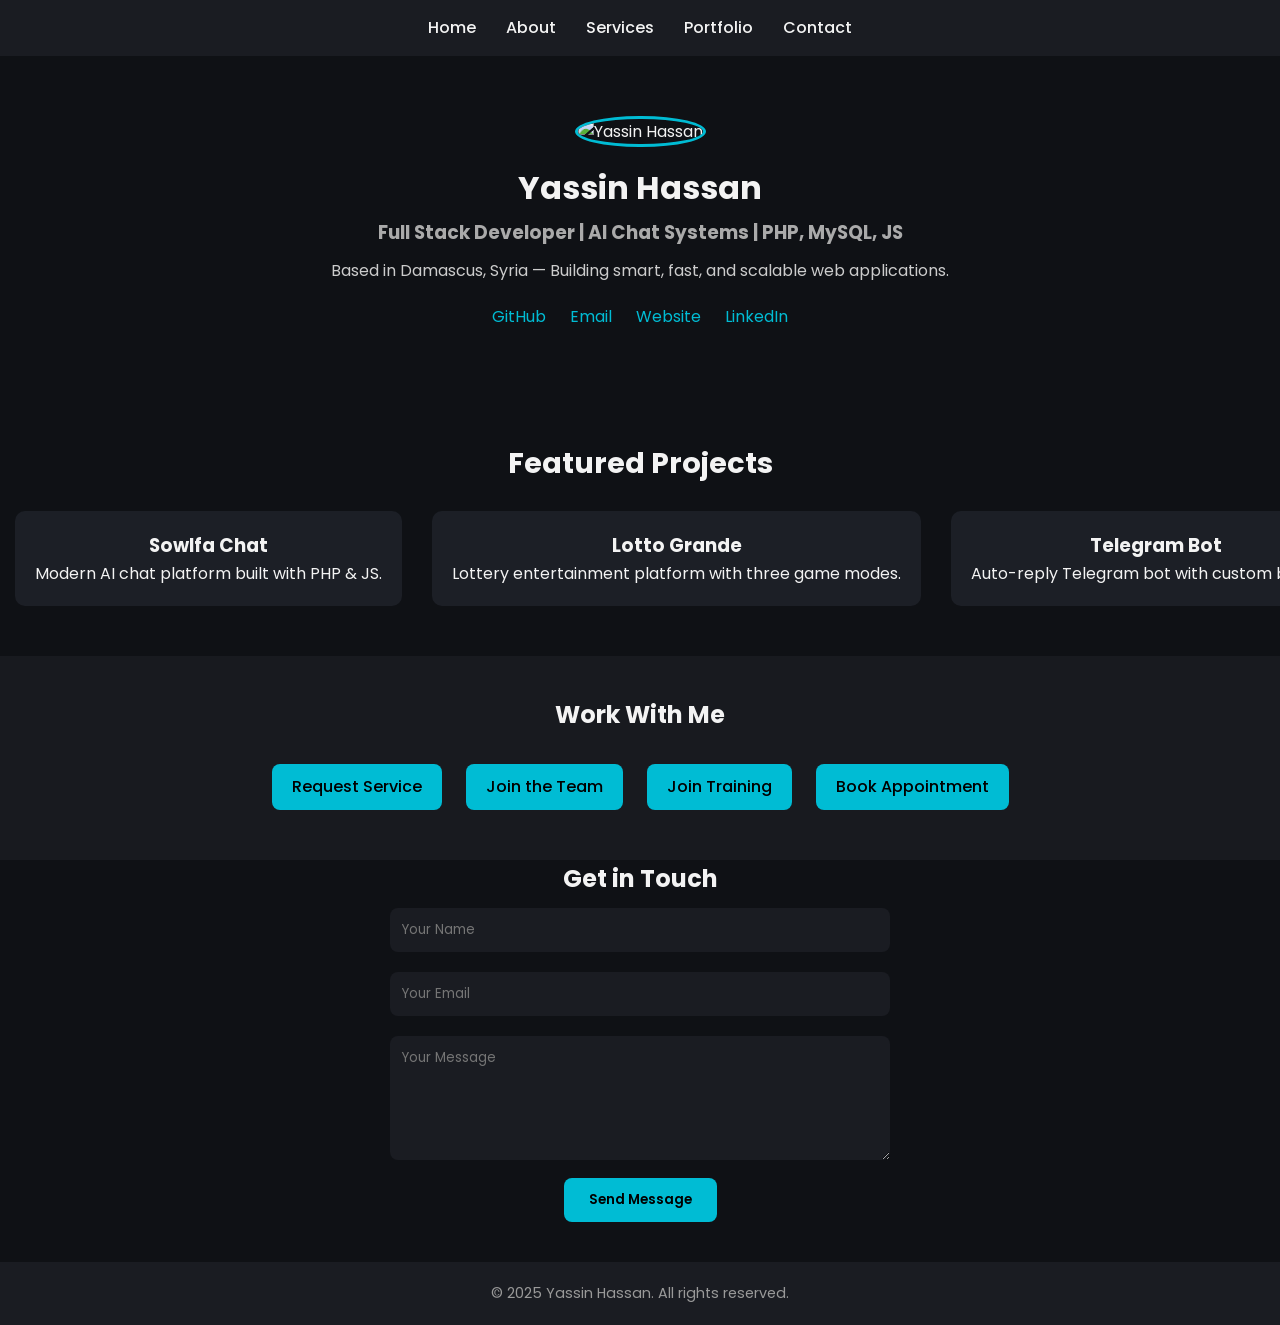
==== index.html @ ab31a375 "Add files via upload" ====
<!DOCTYPE html>
<html lang="en">
<head>
  <meta charset="UTF-8" />
  <meta name="viewport" content="width=device-width, initial-scale=1.0" />
  <title>Sowlfa Portfolio — Yassin Hassan</title>
  <link href="style.css" rel="stylesheet" />
  <link href="https://fonts.googleapis.com/css2?family=Poppins:wght@300;500;700&display=swap" rel="stylesheet">
</head>

<body>
  <header>
    <nav>
      <ul>
        <li><a href="https://tradesphare.com/">Home</a></li>
        <li><a href="https://tradesphare.com/about.php">About</a></li>
        <li><a href="https://tradesphare.com/services.php">Services</a></li>
        <li><a href="https://tradesphare.com/portfolio.php">Portfolio</a></li>
        <li><a href="https://tradesphare.com/contact.php">Contact</a></li>
      </ul>
    </nav>
  </header>

  <section class="hero">
    <img src="https://avatars.githubusercontent.com/u/108569349?v=4" alt="Yassin Hassan">
    <h1>Yassin Hassan</h1>
    <h3>Full Stack Developer | AI Chat Systems | PHP, MySQL, JS</h3>
    <p>Based in Damascus, Syria — Building smart, fast, and scalable web applications.</p>
    <div class="links">
      <a href="https://github.com/Masterwebhosts" target="_blank">GitHub</a>
      <a href="mailto:info@tradesphare.com">Email</a>
      <a href="https://tradesphare.com/" target="_blank">Website</a>
      <a href="https://www.linkedin.com/in/ayassoftwer/" target="_blank">LinkedIn</a>
    </div>
  </section>

  <section class="projects">
    <h2>Featured Projects</h2>
    <div class="scroll-container">
      <div class="card"><h3>Sowlfa Chat</h3><p>Modern AI chat platform built with PHP & JS.</p></div>
      <div class="card"><h3>Lotto Grande</h3><p>Lottery entertainment platform with three game modes.</p></div>
      <div class="card"><h3>Telegram Bot</h3><p>Auto-reply Telegram bot with custom buttons.</p></div>
      <div class="card"><h3>Tradesphare</h3><p>Business and digital service platform.</p></div>
      <div class="card"><h3>Sowlfa Chat</h3><p>Modern AI chat platform built with PHP & JS.</p></div>
      <div class="card"><h3>Lotto Grande</h3><p>Lottery entertainment platform with three game modes.</p></div>
      <div class="card"><h3>Telegram Bot</h3><p>Auto-reply Telegram bot with custom buttons.</p></div>
      <div class="card"><h3>Tradesphare</h3><p>Business and digital service platform.</p></div>
    </div>
  </section>

  <section class="actions">
    <h2>Work With Me</h2>
    <div class="buttons">
      <a href="https://tradesphare.com/services.php" class="btn">Request Service</a>
      <a href="https://tradesphare.com/about.php" class="btn">Join the Team</a>
      <a href="https://tradesphare.com/portfolio.php" class="btn">Join Training</a>
      <a href="https://tradesphare.com/contact.php" class="btn">Book Appointment</a>
    </div>
  </section>

  <section class="contact-section">
    <h2>Get in Touch</h2>
    <form action="https://formspree.io/f/your-form-id" method="POST" class="contact-form">
      <input type="text" name="name" placeholder="Your Name" required>
      <input type="email" name="_replyto" placeholder="Your Email" required>
      <textarea name="message" placeholder="Your Message" rows="5" required></textarea>
      <button type="submit">Send Message</button>
    </form>
  </section>

  <footer>
    <p>© 2025 Yassin Hassan. All rights reserved.</p>
  </footer>
</body>
</html>
---- style.css ----
* {
  margin: 0;
  padding: 0;
  box-sizing: border-box;
  font-family: "Poppins", sans-serif;
}
body {
  background: #0f1115;
  color: #f3f3f3;
  line-height: 1.6;
  text-align: center;
}
nav {
  background: #1a1c22;
  padding: 15px 0;
  position: sticky;
  top: 0;
  z-index: 10;
}
nav ul {
  list-style: none;
  display: flex;
  justify-content: center;
  flex-wrap: wrap;
}
nav ul li {
  margin: 0 15px;
}
nav ul li a {
  text-decoration: none;
  color: #f3f3f3;
  font-weight: 500;
  transition: 0.3s;
}
nav ul li a:hover {
  color: #00bcd4;
}
.hero {
  padding: 60px 20px;
}
.hero img {
  width: 130px;
  height: 130px;
  border-radius: 50%;
  border: 3px solid #00bcd4;
  margin-bottom: 15px;
}
.hero h1 {
  font-size: 2em;
  margin-bottom: 5px;
}
.hero h3 {
  color: #aaa;
  margin-bottom: 10px;
}
.hero p {
  color: #ccc;
  margin-bottom: 20px;
}
.links a {
  display: inline-block;
  color: #00bcd4;
  text-decoration: none;
  margin: 0 10px;
}
.projects {
  padding: 40px 20px;
}
.projects h2 {
  margin-bottom: 30px;
  font-size: 1.8em;
}
.grid {
  display: grid;
  grid-template-columns: repeat(auto-fit, minmax(220px, 1fr));
  gap: 20px;
  max-width: 900px;
  margin: 0 auto;
}
.card {
  background: #1c1f26;
  padding: 20px;
  border-radius: 10px;
  transition: 0.3s;
}
.card:hover {
  transform: translateY(-5px);
  background: #232731;
}
.actions {
  background: #181a1f;
  padding: 40px 20px;
}
.actions h2 {
  margin-bottom: 20px;
}
.buttons .btn {
  display: inline-block;
  background: #00bcd4;
  color: #000;
  padding: 10px 20px;
  border-radius: 8px;
  margin: 10px;
  font-weight: 500;
  text-decoration: none;
  transition: 0.3s;
}
.buttons .btn:hover {
  background: #00a0b5;
}
.contact {
  padding: 40px 20px;
}
form {
  max-width: 500px;
  margin: auto;
}
input, textarea {
  width: 100%;
  margin: 10px 0;
  padding: 12px;
  border: none;
  border-radius: 8px;
  background: #1a1c22;
  color: #fff;
}
button {
  background: #00bcd4;
  border: none;
  padding: 12px 25px;
  border-radius: 8px;
  color: #000;
  font-weight: 600;
  cursor: pointer;
}
button:hover {
  background: #0099aa;
}
footer {
  background: #1a1c22;
  padding: 20px;
  font-size: 0.9em;
  color: #999;
  margin-top: 40px;
}

.projects {
  padding: 50px 0;
  overflow: hidden;
  position: relative;
}

.projects h2 {
  margin-bottom: 25px;
  font-size: 1.8em;
}

.scroll-container {
  display: flex;
  animation: scroll-left 25s linear infinite;
}

.scroll-container:hover {
  animation-play-state: paused; /* توقف عند تمرير الماوس */
}

.card {
  min-width: 250px;
  background: #1c1f26;
  padding: 20px;
  border-radius: 10px;
  margin: 0 15px;
  flex-shrink: 0;
  transition: 0.3s;
}

.card:hover {
  transform: translateY(-5px);
  background: #232731;
}

@keyframes scroll-left {
  0% { transform: translateX(0); }
  100% { transform: translateX(-50%); }
}
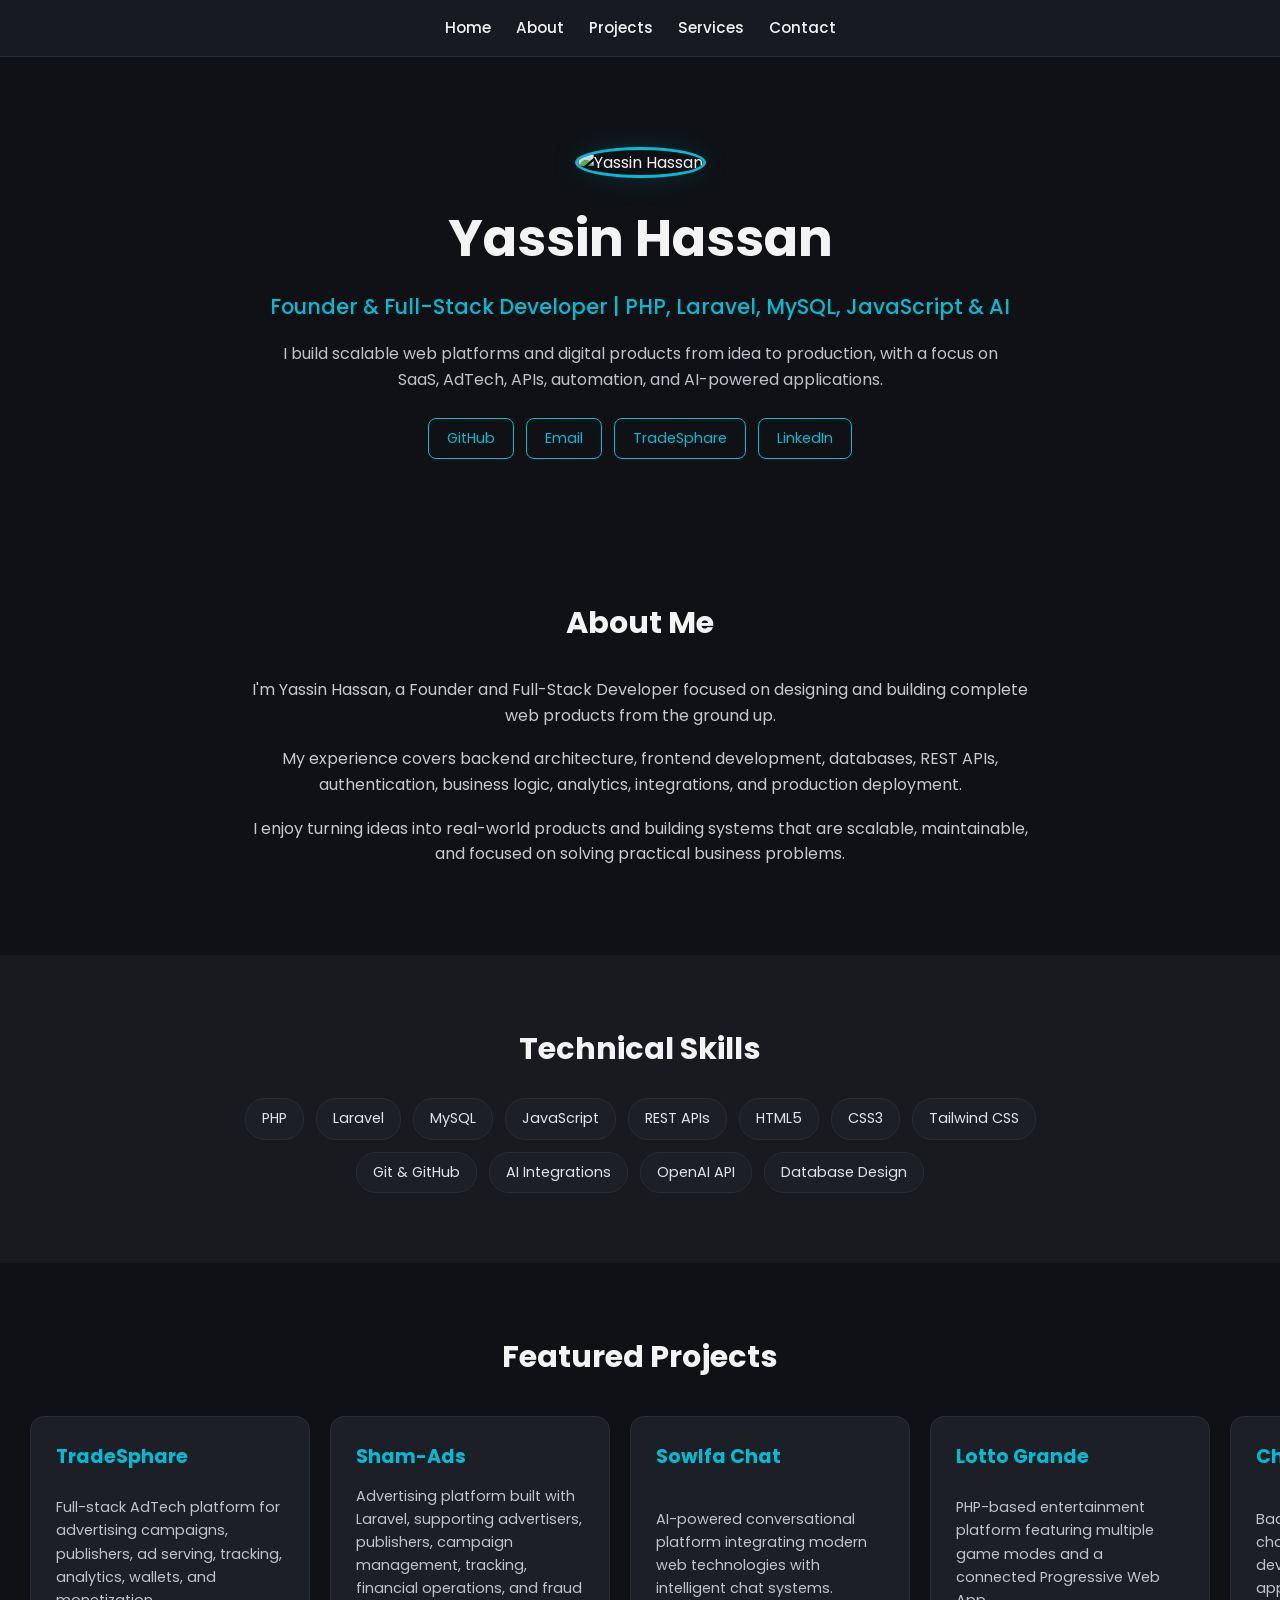
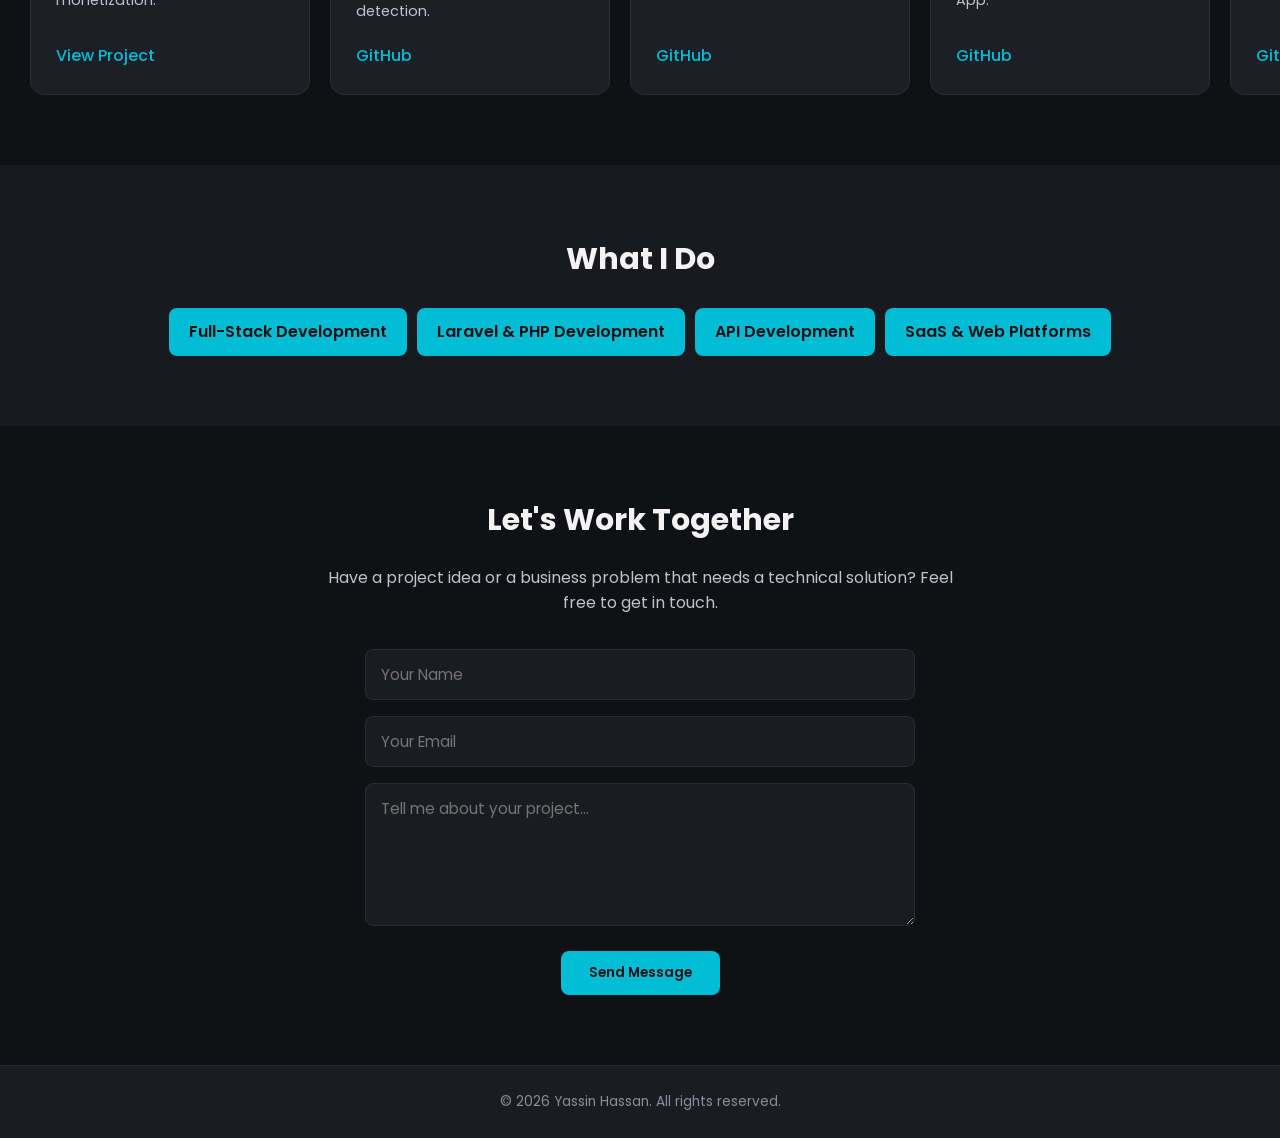
==== commit 4763e6dc: "Update personal portfolio" ====
--- a/index.html
+++ b/index.html
@@ -1,75 +1,306 @@
 <!DOCTYPE html>
 <html lang="en">
+
 <head>
   <meta charset="UTF-8" />
   <meta name="viewport" content="width=device-width, initial-scale=1.0" />
-  <title>Sowlfa Portfolio — Yassin Hassan</title>
+
+  <title>Yassin Hassan — Founder & Full-Stack Developer</title>
+
+  <meta name="description"
+    content="Yassin Hassan — Founder & Full-Stack Developer specializing in PHP, Laravel, MySQL, JavaScript, REST APIs, SaaS, AdTech, and AI integrations." />
+
   <link href="style.css" rel="stylesheet" />
-  <link href="https://fonts.googleapis.com/css2?family=Poppins:wght@300;500;700&display=swap" rel="stylesheet">
+
+  <link href="https://fonts.googleapis.com/css2?family=Poppins:wght@300;400;500;600;700&display=swap"
+    rel="stylesheet" />
 </head>
 
 <body>
+
+  <!-- Navigation -->
   <header>
     <nav>
       <ul>
-        <li><a href="https://tradesphare.com/">Home</a></li>
-        <li><a href="https://tradesphare.com/about.php">About</a></li>
-        <li><a href="https://tradesphare.com/services.php">Services</a></li>
-        <li><a href="https://tradesphare.com/portfolio.php">Portfolio</a></li>
-        <li><a href="https://tradesphare.com/contact.php">Contact</a></li>
+        <li><a href="#home">Home</a></li>
+        <li><a href="#about">About</a></li>
+        <li><a href="#projects">Projects</a></li>
+        <li><a href="#services">Services</a></li>
+        <li><a href="#contact">Contact</a></li>
       </ul>
     </nav>
   </header>
 
-  <section class="hero">
-    <img src="https://avatars.githubusercontent.com/u/108569349?v=4" alt="Yassin Hassan">
+
+  <!-- Hero -->
+  <section class="hero" id="home">
+
+    <img src="https://avatars.githubusercontent.com/u/108569349?v=4" alt="Yassin Hassan" />
+
     <h1>Yassin Hassan</h1>
-    <h3>Full Stack Developer | AI Chat Systems | PHP, MySQL, JS</h3>
-    <p>Based in Damascus, Syria — Building smart, fast, and scalable web applications.</p>
+
+    <h3>
+      Founder & Full-Stack Developer |
+      PHP, Laravel, MySQL, JavaScript & AI
+    </h3>
+
+    <p>
+      I build scalable web platforms and digital products from idea to production,
+      with a focus on SaaS, AdTech, APIs, automation, and AI-powered applications.
+    </p>
+
     <div class="links">
-      <a href="https://github.com/Masterwebhosts" target="_blank">GitHub</a>
-      <a href="mailto:info@tradesphare.com">Email</a>
-      <a href="https://tradesphare.com/" target="_blank">Website</a>
-      <a href="https://www.linkedin.com/in/ayassoftwer/" target="_blank">LinkedIn</a>
+
+      <a href="https://github.com/Masterwebhosts" target="_blank" rel="noopener noreferrer">
+        GitHub
+      </a>
+
+      <a href="mailto:info@tradesphare.com">
+        Email
+      </a>
+
+      <a href="https://tradesphare.com/" target="_blank" rel="noopener noreferrer">
+        TradeSphare
+      </a>
+
+      <a href="https://www.linkedin.com/in/ayassoftwer/" target="_blank" rel="noopener noreferrer">
+        LinkedIn
+      </a>
+
     </div>
-  </section>
-
-  <section class="projects">
+
+  </section>
+
+
+  <!-- About -->
+  <section class="about" id="about">
+
+    <h2>About Me</h2>
+
+    <p>
+      I'm Yassin Hassan, a Founder and Full-Stack Developer focused on
+      designing and building complete web products from the ground up.
+    </p>
+
+    <p>
+      My experience covers backend architecture, frontend development,
+      databases, REST APIs, authentication, business logic, analytics,
+      integrations, and production deployment.
+    </p>
+
+    <p>
+      I enjoy turning ideas into real-world products and building systems
+      that are scalable, maintainable, and focused on solving practical
+      business problems.
+    </p>
+
+  </section>
+
+
+  <!-- Skills -->
+  <section class="skills">
+
+    <h2>Technical Skills</h2>
+
+    <div class="skills-list">
+
+      <span>PHP</span>
+      <span>Laravel</span>
+      <span>MySQL</span>
+      <span>JavaScript</span>
+      <span>REST APIs</span>
+      <span>HTML5</span>
+      <span>CSS3</span>
+      <span>Tailwind CSS</span>
+      <span>Git & GitHub</span>
+      <span>AI Integrations</span>
+      <span>OpenAI API</span>
+      <span>Database Design</span>
+
+    </div>
+
+  </section>
+
+
+  <!-- Projects -->
+  <section class="projects" id="projects">
+
     <h2>Featured Projects</h2>
+
     <div class="scroll-container">
-      <div class="card"><h3>Sowlfa Chat</h3><p>Modern AI chat platform built with PHP & JS.</p></div>
-      <div class="card"><h3>Lotto Grande</h3><p>Lottery entertainment platform with three game modes.</p></div>
-      <div class="card"><h3>Telegram Bot</h3><p>Auto-reply Telegram bot with custom buttons.</p></div>
-      <div class="card"><h3>Tradesphare</h3><p>Business and digital service platform.</p></div>
-      <div class="card"><h3>Sowlfa Chat</h3><p>Modern AI chat platform built with PHP & JS.</p></div>
-      <div class="card"><h3>Lotto Grande</h3><p>Lottery entertainment platform with three game modes.</p></div>
-      <div class="card"><h3>Telegram Bot</h3><p>Auto-reply Telegram bot with custom buttons.</p></div>
-      <div class="card"><h3>Tradesphare</h3><p>Business and digital service platform.</p></div>
+
+      <!-- TradeSphare -->
+      <div class="card">
+
+        <h3>TradeSphare</h3>
+
+        <p>
+          Full-stack AdTech platform for advertising campaigns,
+          publishers, ad serving, tracking, analytics, wallets,
+          and monetization.
+        </p>
+
+        <a href="https://tradesphare.com/" target="_blank" rel="noopener noreferrer">
+          View Project
+        </a>
+
+      </div>
+
+
+      <!-- Sham-Ads -->
+      <div class="card">
+
+        <h3>Sham-Ads</h3>
+
+        <p>
+          Advertising platform built with Laravel, supporting
+          advertisers, publishers, campaign management,
+          tracking, financial operations, and fraud detection.
+        </p>
+
+        <a href="https://github.com/Masterwebhosts/Sham-Ads" target="_blank" rel="noopener noreferrer">
+          GitHub
+        </a>
+
+      </div>
+
+
+      <!-- Sowlfa Chat -->
+      <div class="card">
+
+        <h3>Sowlfa Chat</h3>
+
+        <p>
+          AI-powered conversational platform integrating
+          modern web technologies with intelligent chat systems.
+        </p>
+
+        <a href="https://github.com/Masterwebhosts/Sowlfa-Chat" target="_blank" rel="noopener noreferrer">
+          GitHub
+        </a>
+
+      </div>
+
+
+      <!-- Lotto Grande -->
+      <div class="card">
+
+        <h3>Lotto Grande</h3>
+
+        <p>
+          PHP-based entertainment platform featuring multiple
+          game modes and a connected Progressive Web App.
+        </p>
+
+        <a href="https://github.com/Masterwebhosts/Lotto-Grande" target="_blank" rel="noopener noreferrer">
+          GitHub
+        </a>
+
+      </div>
+
+
+      <!-- Chat Backend -->
+      <div class="card">
+
+        <h3>Chat Backend</h3>
+
+        <p>
+          Backend project focused on chat functionality,
+          API development, and server-side application logic.
+        </p>
+
+        <a href="https://github.com/Masterwebhosts/chat-backend" target="_blank" rel="noopener noreferrer">
+          GitHub
+        </a>
+
+      </div>
+
+
+      <!-- Telegram Bot -->
+      <div class="card">
+
+        <h3>Telegram Bot</h3>
+
+        <p>
+          Python-based Telegram bot with automated replies
+          and interactive custom buttons.
+        </p>
+
+        <a href="https://github.com/Masterwebhosts/telegram-bot" target="_blank" rel="noopener noreferrer">
+          GitHub
+        </a>
+
+      </div>
+
     </div>
-  </section>
-
-  <section class="actions">
-    <h2>Work With Me</h2>
+
+  </section>
+
+
+  <!-- Services -->
+  <section class="actions" id="services">
+
+    <h2>What I Do</h2>
+
     <div class="buttons">
-      <a href="https://tradesphare.com/services.php" class="btn">Request Service</a>
-      <a href="https://tradesphare.com/about.php" class="btn">Join the Team</a>
-      <a href="https://tradesphare.com/portfolio.php" class="btn">Join Training</a>
-      <a href="https://tradesphare.com/contact.php" class="btn">Book Appointment</a>
+
+      <a href="#contact" class="btn">
+        Full-Stack Development
+      </a>
+
+      <a href="#contact" class="btn">
+        Laravel & PHP Development
+      </a>
+
+      <a href="#contact" class="btn">
+        API Development
+      </a>
+
+      <a href="#contact" class="btn">
+        SaaS & Web Platforms
+      </a>
+
     </div>
-  </section>
-
-  <section class="contact-section">
-    <h2>Get in Touch</h2>
+
+  </section>
+
+
+  <!-- Contact -->
+  <section class="contact-section" id="contact">
+
+    <h2>Let's Work Together</h2>
+
+    <p>
+      Have a project idea or a business problem that needs a technical solution?
+      Feel free to get in touch.
+    </p>
+
     <form action="https://formspree.io/f/your-form-id" method="POST" class="contact-form">
-      <input type="text" name="name" placeholder="Your Name" required>
-      <input type="email" name="_replyto" placeholder="Your Email" required>
-      <textarea name="message" placeholder="Your Message" rows="5" required></textarea>
-      <button type="submit">Send Message</button>
+
+      <input type="text" name="name" placeholder="Your Name" required />
+
+      <input type="email" name="_replyto" placeholder="Your Email" required />
+
+      <textarea name="message" placeholder="Tell me about your project..." rows="5" required></textarea>
+
+      <button type="submit">
+        Send Message
+      </button>
+
     </form>
-  </section>
-
+
+  </section>
+
+
+  <!-- Footer -->
   <footer>
-    <p>© 2025 Yassin Hassan. All rights reserved.</p>
+
+    <p>
+      © 2026 Yassin Hassan. All rights reserved.
+    </p>
+
   </footer>
+
 </body>
-</html>
+
+</html>
--- a/style.css
+++ b/style.css
@@ -1,185 +1,476 @@
+/* =========================================
+   Global
+========================================= */
+
 * {
   margin: 0;
   padding: 0;
   box-sizing: border-box;
-  font-family: "Poppins", sans-serif;
-}
+}
+
+html {
+  scroll-behavior: smooth;
+}
+
 body {
   background: #0f1115;
   color: #f3f3f3;
+  font-family: "Poppins", sans-serif;
   line-height: 1.6;
   text-align: center;
 }
-nav {
-  background: #1a1c22;
-  padding: 15px 0;
+
+a {
+  transition: all 0.3s ease;
+}
+
+
+/* =========================================
+   Navigation
+========================================= */
+
+header {
   position: sticky;
   top: 0;
-  z-index: 10;
-}
+  z-index: 1000;
+}
+
+nav {
+  background: rgba(26, 28, 34, 0.95);
+  backdrop-filter: blur(10px);
+  padding: 15px 20px;
+  border-bottom: 1px solid #252932;
+}
+
 nav ul {
   list-style: none;
   display: flex;
   justify-content: center;
+  align-items: center;
   flex-wrap: wrap;
-}
+  gap: 25px;
+}
+
 nav ul li {
-  margin: 0 15px;
-}
+  margin: 0;
+}
+
 nav ul li a {
+  color: #f3f3f3;
   text-decoration: none;
-  color: #f3f3f3;
+  font-size: 0.95rem;
   font-weight: 500;
-  transition: 0.3s;
-}
+}
+
 nav ul li a:hover {
   color: #00bcd4;
 }
+
+
+/* =========================================
+   Hero
+========================================= */
+
 .hero {
-  padding: 60px 20px;
-}
+  max-width: 1000px;
+  margin: 0 auto;
+  padding: 90px 20px 70px;
+}
+
 .hero img {
-  width: 130px;
-  height: 130px;
+  width: 145px;
+  height: 145px;
+  object-fit: cover;
   border-radius: 50%;
   border: 3px solid #00bcd4;
-  margin-bottom: 15px;
-}
+  margin-bottom: 20px;
+  box-shadow: 0 0 30px rgba(0, 188, 212, 0.15);
+}
+
 .hero h1 {
-  font-size: 2em;
-  margin-bottom: 5px;
-}
+  font-size: clamp(2rem, 5vw, 3.2rem);
+  margin-bottom: 10px;
+  font-weight: 700;
+}
+
 .hero h3 {
-  color: #aaa;
-  margin-bottom: 10px;
-}
+  color: #00bcd4;
+  font-size: clamp(1rem, 2.5vw, 1.3rem);
+  font-weight: 500;
+  margin-bottom: 18px;
+}
+
 .hero p {
-  color: #ccc;
-  margin-bottom: 20px;
-}
+  max-width: 720px;
+  margin: 0 auto 25px;
+  color: #bfc3ca;
+  font-size: 1rem;
+}
+
+
+/* =========================================
+   Social / Profile Links
+========================================= */
+
+.links {
+  display: flex;
+  justify-content: center;
+  align-items: center;
+  flex-wrap: wrap;
+  gap: 12px;
+}
+
 .links a {
   display: inline-block;
   color: #00bcd4;
+  border: 1px solid #00bcd4;
+  padding: 8px 18px;
+  border-radius: 8px;
   text-decoration: none;
-  margin: 0 10px;
-}
-.projects {
-  padding: 40px 20px;
-}
-.projects h2 {
+  font-size: 0.9rem;
+}
+
+.links a:hover {
+  background: #00bcd4;
+  color: #0f1115;
+  transform: translateY(-2px);
+}
+
+
+/* =========================================
+   General Sections
+========================================= */
+
+.about,
+.skills,
+.projects,
+.actions,
+.contact-section {
+  max-width: 1100px;
+  margin: 0 auto;
+  padding: 70px 20px;
+}
+
+.about h2,
+.skills h2,
+.projects h2,
+.actions h2,
+.contact-section h2 {
+  font-size: 1.9rem;
   margin-bottom: 30px;
-  font-size: 1.8em;
-}
-.grid {
-  display: grid;
-  grid-template-columns: repeat(auto-fit, minmax(220px, 1fr));
-  gap: 20px;
+}
+
+.about p {
+  max-width: 800px;
+  margin: 0 auto 18px;
+  color: #c6c9cf;
+}
+
+
+/* =========================================
+   Skills
+========================================= */
+
+.skills {
+  background: #181a1f;
+  max-width: none;
+}
+
+.skills h2 {
+  margin-bottom: 25px;
+}
+
+.skills-list {
   max-width: 900px;
   margin: 0 auto;
-}
+  display: flex;
+  justify-content: center;
+  flex-wrap: wrap;
+  gap: 12px;
+}
+
+.skills-list span {
+  display: inline-block;
+  background: #1c1f26;
+  border: 1px solid #292d36;
+  color: #dfe3e8;
+  padding: 8px 16px;
+  border-radius: 20px;
+  font-size: 0.9rem;
+  transition: all 0.3s ease;
+}
+
+.skills-list span:hover {
+  border-color: #00bcd4;
+  color: #00bcd4;
+  transform: translateY(-2px);
+}
+
+
+/* =========================================
+   Projects
+========================================= */
+
+.projects {
+  max-width: none;
+  overflow: hidden;
+  position: relative;
+}
+
+.projects h2 {
+  margin-bottom: 35px;
+}
+
+.scroll-container {
+  display: flex;
+  width: max-content;
+  animation: scroll-left 35s linear infinite;
+}
+
+.scroll-container:hover {
+  animation-play-state: paused;
+}
+
 .card {
+  width: 280px;
+  min-height: 220px;
   background: #1c1f26;
-  padding: 20px;
-  border-radius: 10px;
-  transition: 0.3s;
-}
+  border: 1px solid #292d36;
+  padding: 25px;
+  border-radius: 14px;
+  margin: 0 10px;
+  flex-shrink: 0;
+
+  display: flex;
+  flex-direction: column;
+  justify-content: space-between;
+
+  text-align: left;
+  transition: all 0.3s ease;
+}
+
 .card:hover {
-  transform: translateY(-5px);
-  background: #232731;
-}
+  transform: translateY(-7px);
+  border-color: #00bcd4;
+  background: #20232b;
+}
+
+.card h3 {
+  color: #00bcd4;
+  margin-bottom: 12px;
+  font-size: 1.2rem;
+}
+
+.card p {
+  color: #bfc3ca;
+  font-size: 0.9rem;
+  margin-bottom: 20px;
+}
+
+.card a {
+  display: inline-block;
+  color: #00bcd4;
+  text-decoration: none;
+  font-weight: 500;
+}
+
+.card a:hover {
+  color: #fff;
+}
+
+
+/* =========================================
+   Work With Me
+========================================= */
+
 .actions {
+  max-width: none;
   background: #181a1f;
-  padding: 40px 20px;
-}
+}
+
 .actions h2 {
-  margin-bottom: 20px;
-}
+  margin-bottom: 25px;
+}
+
+.buttons {
+  display: flex;
+  justify-content: center;
+  align-items: center;
+  flex-wrap: wrap;
+  gap: 10px;
+}
+
 .buttons .btn {
   display: inline-block;
   background: #00bcd4;
-  color: #000;
-  padding: 10px 20px;
+  color: #0f1115;
+  padding: 11px 20px;
   border-radius: 8px;
-  margin: 10px;
-  font-weight: 500;
+  font-weight: 600;
   text-decoration: none;
-  transition: 0.3s;
-}
+}
+
 .buttons .btn:hover {
   background: #00a0b5;
-}
-.contact {
-  padding: 40px 20px;
-}
-form {
-  max-width: 500px;
-  margin: auto;
-}
-input, textarea {
+  transform: translateY(-2px);
+}
+
+
+/* =========================================
+   Contact
+========================================= */
+
+.contact-section p {
+  max-width: 650px;
+  margin: -10px auto 25px;
+  color: #bfc3ca;
+}
+
+.contact-form {
+  max-width: 550px;
+  margin: 0 auto;
+}
+
+input,
+textarea {
   width: 100%;
-  margin: 10px 0;
-  padding: 12px;
-  border: none;
+  margin: 8px 0;
+  padding: 13px 15px;
+  border: 1px solid #292d36;
   border-radius: 8px;
   background: #1a1c22;
   color: #fff;
-}
+  font-family: inherit;
+  font-size: 0.95rem;
+  outline: none;
+}
+
+input:focus,
+textarea:focus {
+  border-color: #00bcd4;
+}
+
+textarea {
+  resize: vertical;
+}
+
 button {
+  margin-top: 10px;
   background: #00bcd4;
   border: none;
-  padding: 12px 25px;
+  padding: 12px 28px;
   border-radius: 8px;
-  color: #000;
+  color: #0f1115;
+  font-family: inherit;
   font-weight: 600;
   cursor: pointer;
-}
+  transition: all 0.3s ease;
+}
+
 button:hover {
   background: #0099aa;
-}
+  transform: translateY(-2px);
+}
+
+
+/* =========================================
+   Footer
+========================================= */
+
 footer {
   background: #1a1c22;
-  padding: 20px;
-  font-size: 0.9em;
-  color: #999;
-  margin-top: 40px;
-}
-
-.projects {
-  padding: 50px 0;
-  overflow: hidden;
-  position: relative;
-}
-
-.projects h2 {
-  margin-bottom: 25px;
-  font-size: 1.8em;
-}
-
-.scroll-container {
-  display: flex;
-  animation: scroll-left 25s linear infinite;
-}
-
-.scroll-container:hover {
-  animation-play-state: paused; /* توقف عند تمرير الماوس */
-}
-
-.card {
-  min-width: 250px;
-  background: #1c1f26;
-  padding: 20px;
-  border-radius: 10px;
-  margin: 0 15px;
-  flex-shrink: 0;
-  transition: 0.3s;
-}
-
-.card:hover {
-  transform: translateY(-5px);
-  background: #232731;
-}
+  border-top: 1px solid #252932;
+  padding: 25px 20px;
+  font-size: 0.85rem;
+  color: #888f99;
+}
+
+
+/* =========================================
+   Animation
+========================================= */
 
 @keyframes scroll-left {
-  0% { transform: translateX(0); }
-  100% { transform: translateX(-50%); }
-}
+  0% {
+    transform: translateX(0);
+  }
+
+  100% {
+    transform: translateX(-50%);
+  }
+}
+
+
+/* =========================================
+   Responsive
+========================================= */
+
+@media (max-width: 768px) {
+
+  nav ul {
+    gap: 12px 18px;
+  }
+
+  nav ul li a {
+    font-size: 0.85rem;
+  }
+
+  .hero {
+    padding: 65px 20px 50px;
+  }
+
+  .hero img {
+    width: 120px;
+    height: 120px;
+  }
+
+  .about,
+  .projects,
+  .actions,
+  .contact-section {
+    padding: 55px 20px;
+  }
+
+  .card {
+    width: 260px;
+  }
+
+}
+
+@media (max-width: 480px) {
+
+  nav {
+    padding: 12px 10px;
+  }
+
+  nav ul {
+    gap: 8px 14px;
+  }
+
+  .hero h1 {
+    font-size: 2rem;
+  }
+
+  .hero h3 {
+    font-size: 0.95rem;
+  }
+
+  .hero p {
+    font-size: 0.9rem;
+  }
+
+  .links a {
+    padding: 7px 13px;
+    font-size: 0.82rem;
+  }
+
+  .card {
+    width: 240px;
+  }
+
+  .buttons .btn {
+    width: 100%;
+    max-width: 300px;
+  }
+
+}
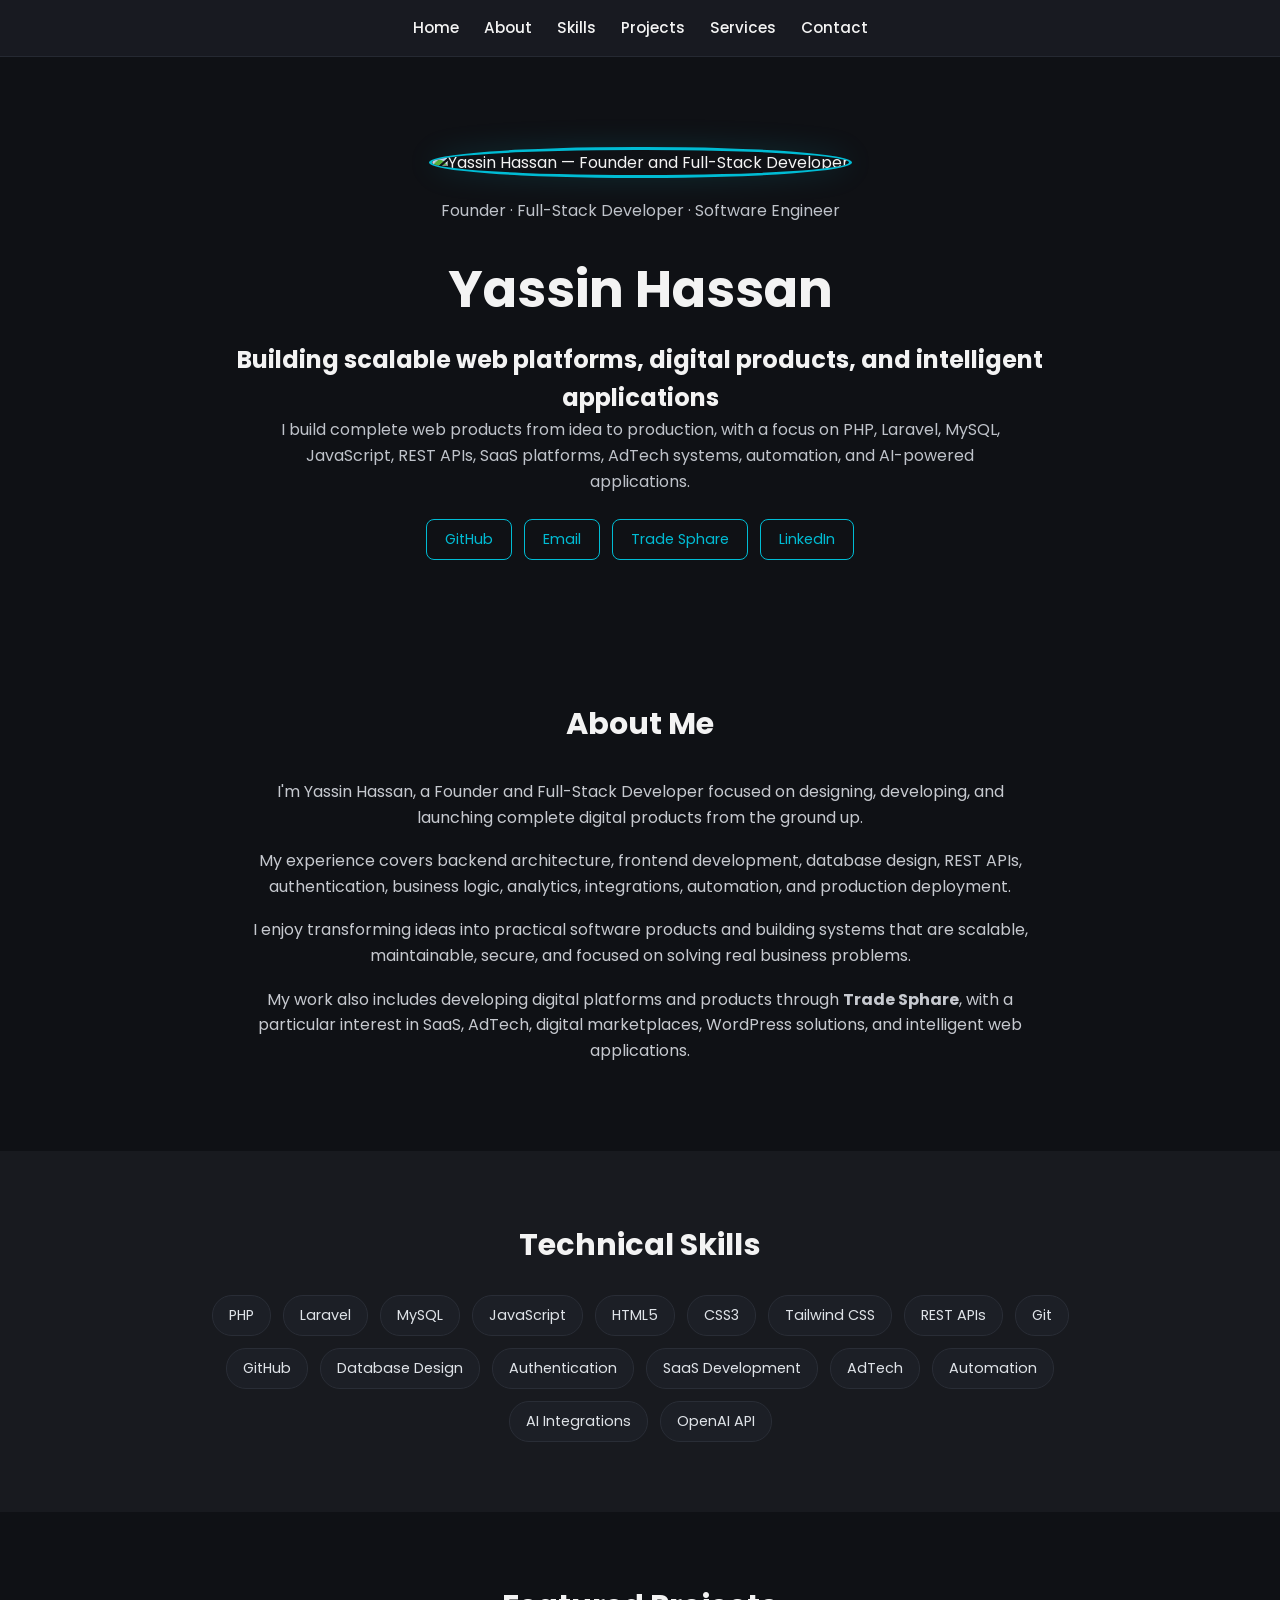
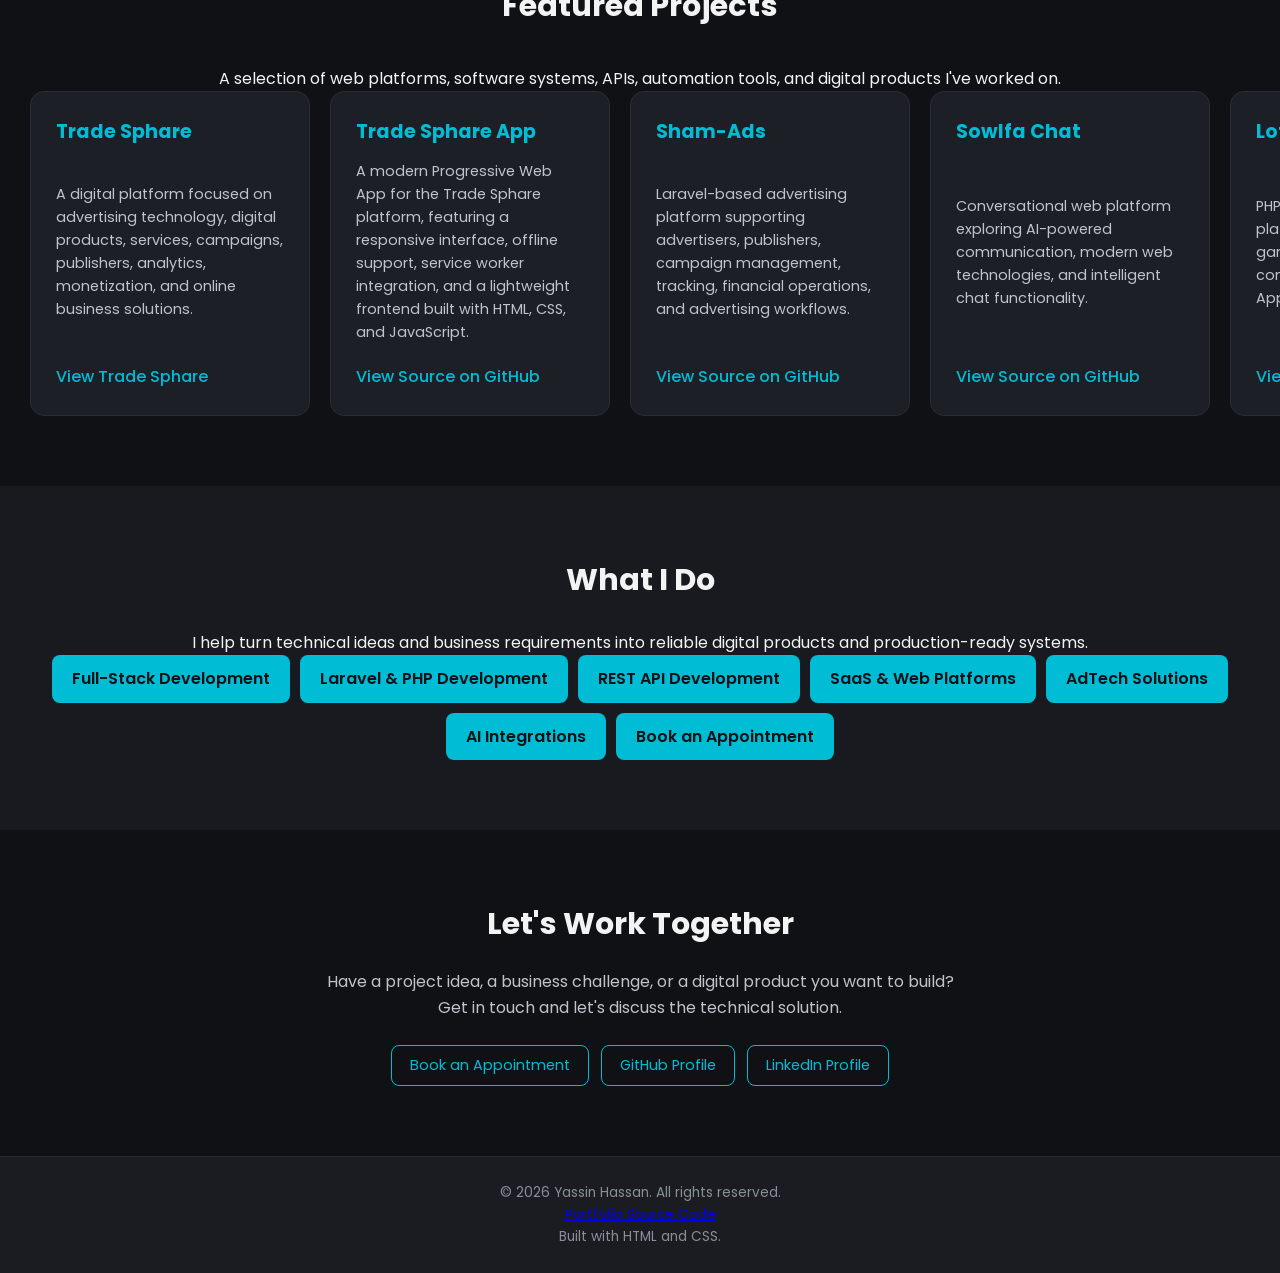
==== commit dd91ac27: "Add appointment booking system to portfolio" ====
--- a/index.html
+++ b/index.html
@@ -1,16 +1,55 @@
 <!DOCTYPE html>
+
 <html lang="en">
 
 <head>
   <meta charset="UTF-8" />
+
   <meta name="viewport" content="width=device-width, initial-scale=1.0" />
 
-  <title>Yassin Hassan — Founder & Full-Stack Developer</title>
-
   <meta name="description"
-    content="Yassin Hassan — Founder & Full-Stack Developer specializing in PHP, Laravel, MySQL, JavaScript, REST APIs, SaaS, AdTech, and AI integrations." />
-
-  <link href="style.css" rel="stylesheet" />
+    content="Yassin Hassan — Founder and Full-Stack Developer specializing in PHP, Laravel, MySQL, JavaScript, REST APIs, SaaS, AdTech, automation, and AI-powered web applications." />
+
+  <meta name="keywords"
+    content="Yassin Hassan, Full-Stack Developer, PHP Developer, Laravel Developer, Web Developer, SaaS, AdTech, REST API, MySQL, JavaScript, AI Integration" />
+
+  <meta name="author" content="Yassin Hassan" />
+  <meta name="robots" content="index, follow, max-image-preview:large" />
+
+  <meta name="theme-color" content="#111827" />
+
+  <link rel="canonical" href="https://masterwebhosts.github.io/Portfolio-yassin/" />
+
+  <title>
+    Yassin Hassan | Founder & Full-Stack Developer
+  </title>
+
+  <!-- Open Graph -->
+
+  <meta property="og:type" content="website" />
+  <meta property="og:title" content="Yassin Hassan | Founder & Full-Stack Developer" />
+  <meta property="og:description"
+    content="Founder and Full-Stack Developer building scalable web platforms, SaaS products, AdTech systems, APIs, automation tools, and AI-powered applications." />
+  <meta property="og:url" content="https://masterwebhosts.github.io/Portfolio-yassin/" />
+  <meta property="og:site_name" content="Yassin Hassan" />
+  <meta property="og:locale" content="en_US" />
+
+  <!-- Twitter / X -->
+
+  <meta name="twitter:card" content="summary" />
+  <meta name="twitter:title" content="Yassin Hassan | Founder & Full-Stack Developer" />
+  <meta name="twitter:description"
+    content="Founder and Full-Stack Developer specializing in PHP, Laravel, SaaS, AdTech, APIs, automation, and AI integrations." />
+
+  <!-- Styles -->
+
+  <link rel="stylesheet" href="style.css" />
+
+  <!-- Google Fonts -->
+
+  <link rel="preconnect" href="https://fonts.googleapis.com" />
+
+  <link rel="preconnect" href="https://fonts.gstatic.com" crossorigin />
 
   <link href="https://fonts.googleapis.com/css2?family=Poppins:wght@300;400;500;600;700&display=swap"
     rel="stylesheet" />
@@ -18,287 +57,446 @@
 
 <body>
 
-  <!-- Navigation -->
+  <!-- =========================
+       Navigation
+  ========================== -->
+
   <header>
-    <nav>
+    <nav aria-label="Main navigation">
+
+
       <ul>
-        <li><a href="#home">Home</a></li>
-        <li><a href="#about">About</a></li>
-        <li><a href="#projects">Projects</a></li>
-        <li><a href="#services">Services</a></li>
-        <li><a href="#contact">Contact</a></li>
+        <li>
+          <a href="#home">Home</a>
+        </li>
+
+        <li>
+          <a href="#about">About</a>
+        </li>
+
+        <li>
+          <a href="#skills">Skills</a>
+        </li>
+
+        <li>
+          <a href="#projects">Projects</a>
+        </li>
+
+        <li>
+          <a href="#services">Services</a>
+        </li>
+
+        <li>
+          <a href="#contact">Contact</a>
+        </li>
       </ul>
+
     </nav>
+
   </header>
 
-
-  <!-- Hero -->
-  <section class="hero" id="home">
-
-    <img src="https://avatars.githubusercontent.com/u/108569349?v=4" alt="Yassin Hassan" />
-
-    <h1>Yassin Hassan</h1>
-
-    <h3>
-      Founder & Full-Stack Developer |
-      PHP, Laravel, MySQL, JavaScript & AI
-    </h3>
-
-    <p>
-      I build scalable web platforms and digital products from idea to production,
-      with a focus on SaaS, AdTech, APIs, automation, and AI-powered applications.
-    </p>
-
-    <div class="links">
-
-      <a href="https://github.com/Masterwebhosts" target="_blank" rel="noopener noreferrer">
-        GitHub
-      </a>
-
-      <a href="mailto:info@tradesphare.com">
-        Email
-      </a>
-
-      <a href="https://tradesphare.com/" target="_blank" rel="noopener noreferrer">
-        TradeSphare
-      </a>
-
-      <a href="https://www.linkedin.com/in/ayassoftwer/" target="_blank" rel="noopener noreferrer">
-        LinkedIn
-      </a>
-
-    </div>
-
-  </section>
-
-
-  <!-- About -->
-  <section class="about" id="about">
-
-    <h2>About Me</h2>
-
-    <p>
-      I'm Yassin Hassan, a Founder and Full-Stack Developer focused on
-      designing and building complete web products from the ground up.
-    </p>
-
-    <p>
-      My experience covers backend architecture, frontend development,
-      databases, REST APIs, authentication, business logic, analytics,
-      integrations, and production deployment.
-    </p>
-
-    <p>
-      I enjoy turning ideas into real-world products and building systems
-      that are scalable, maintainable, and focused on solving practical
-      business problems.
-    </p>
-
-  </section>
-
-
-  <!-- Skills -->
-  <section class="skills">
-
-    <h2>Technical Skills</h2>
-
-    <div class="skills-list">
-
-      <span>PHP</span>
-      <span>Laravel</span>
-      <span>MySQL</span>
-      <span>JavaScript</span>
-      <span>REST APIs</span>
-      <span>HTML5</span>
-      <span>CSS3</span>
-      <span>Tailwind CSS</span>
-      <span>Git & GitHub</span>
-      <span>AI Integrations</span>
-      <span>OpenAI API</span>
-      <span>Database Design</span>
-
-    </div>
-
-  </section>
-
-
-  <!-- Projects -->
-  <section class="projects" id="projects">
-
-    <h2>Featured Projects</h2>
-
-    <div class="scroll-container">
-
-      <!-- TradeSphare -->
-      <div class="card">
-
-        <h3>TradeSphare</h3>
-
-        <p>
-          Full-stack AdTech platform for advertising campaigns,
-          publishers, ad serving, tracking, analytics, wallets,
-          and monetization.
-        </p>
-
-        <a href="https://tradesphare.com/" target="_blank" rel="noopener noreferrer">
-          View Project
+  <main>
+
+    <!-- =========================
+     Hero
+========================== -->
+    <section class="hero" id="home" aria-labelledby="hero-title">
+
+      <img src="https://avatars.githubusercontent.com/u/108569349?v=4"
+        alt="Yassin Hassan — Founder and Full-Stack Developer" width="160" height="160" loading="eager" />
+
+      <p class="eyebrow">
+        Founder · Full-Stack Developer · Software Engineer
+      </p>
+
+      <h1 id="hero-title">
+        Yassin Hassan
+      </h1>
+
+      <h2>
+        Building scalable web platforms, digital products, and intelligent applications
+      </h2>
+
+      <p>
+        I build complete web products from idea to production,
+        with a focus on PHP, Laravel, MySQL, JavaScript, REST APIs,
+        SaaS platforms, AdTech systems, automation, and AI-powered applications.
+      </p>
+
+      <div class="links">
+
+        <a href="https://github.com/Masterwebhosts" target="_blank" rel="noopener noreferrer me"
+          aria-label="Yassin Hassan on GitHub">
+          GitHub
+        </a>
+
+        <a href="mailto:info@tradesphare.com" aria-label="Send an email to Yassin Hassan">
+          Email
+        </a>
+
+        <a href="https://tradesphare.com/" target="_blank" rel="noopener noreferrer" aria-label="Visit Trade Sphare">
+          Trade Sphare
+        </a>
+
+        <a href="https://www.linkedin.com/in/ayassoftwer/" target="_blank" rel="noopener noreferrer me"
+          aria-label="Yassin Hassan on LinkedIn">
+          LinkedIn
         </a>
 
       </div>
 
-
-      <!-- Sham-Ads -->
-      <div class="card">
-
-        <h3>Sham-Ads</h3>
-
-        <p>
-          Advertising platform built with Laravel, supporting
-          advertisers, publishers, campaign management,
-          tracking, financial operations, and fraud detection.
-        </p>
-
-        <a href="https://github.com/Masterwebhosts/Sham-Ads" target="_blank" rel="noopener noreferrer">
-          GitHub
-        </a>
+    </section>
+
+
+    <!-- =========================
+     About
+========================== -->
+    <section class="about" id="about" aria-labelledby="about-title">
+
+      <h2 id="about-title">
+        About Me
+      </h2>
+
+      <p>
+        I'm Yassin Hassan, a Founder and Full-Stack Developer
+        focused on designing, developing, and launching complete
+        digital products from the ground up.
+      </p>
+
+      <p>
+        My experience covers backend architecture, frontend development,
+        database design, REST APIs, authentication, business logic,
+        analytics, integrations, automation, and production deployment.
+      </p>
+
+      <p>
+        I enjoy transforming ideas into practical software products
+        and building systems that are scalable, maintainable,
+        secure, and focused on solving real business problems.
+      </p>
+
+      <p>
+        My work also includes developing digital platforms and products
+        through <strong>Trade Sphare</strong>, with a particular interest
+        in SaaS, AdTech, digital marketplaces, WordPress solutions,
+        and intelligent web applications.
+      </p>
+
+    </section>
+
+
+    <!-- =========================
+     Skills
+========================== -->
+    <section class="skills" id="skills" aria-labelledby="skills-title">
+
+      <h2 id="skills-title">
+        Technical Skills
+      </h2>
+
+      <div class="skills-list">
+
+        <span>PHP</span>
+        <span>Laravel</span>
+        <span>MySQL</span>
+        <span>JavaScript</span>
+        <span>HTML5</span>
+        <span>CSS3</span>
+        <span>Tailwind CSS</span>
+        <span>REST APIs</span>
+        <span>Git</span>
+        <span>GitHub</span>
+        <span>Database Design</span>
+        <span>Authentication</span>
+        <span>SaaS Development</span>
+        <span>AdTech</span>
+        <span>Automation</span>
+        <span>AI Integrations</span>
+        <span>OpenAI API</span>
 
       </div>
 
-
-      <!-- Sowlfa Chat -->
-      <div class="card">
-
-        <h3>Sowlfa Chat</h3>
-
-        <p>
-          AI-powered conversational platform integrating
-          modern web technologies with intelligent chat systems.
-        </p>
-
-        <a href="https://github.com/Masterwebhosts/Sowlfa-Chat" target="_blank" rel="noopener noreferrer">
-          GitHub
-        </a>
+    </section>
+
+
+    <!-- =========================
+     Projects
+========================== -->
+    <section class="projects" id="projects" aria-labelledby="projects-title">
+
+      <h2 id="projects-title">
+        Featured Projects
+      </h2>
+
+      <p>
+        A selection of web platforms, software systems,
+        APIs, automation tools, and digital products I've worked on.
+      </p>
+
+      <div class="scroll-container">
+
+
+        <!-- Trade Sphare -->
+        <article class="card">
+
+          <h3>
+            Trade Sphare
+          </h3>
+
+          <p>
+            A digital platform focused on advertising technology,
+            digital products, services, campaigns, publishers,
+            analytics, monetization, and online business solutions.
+          </p>
+
+          <a href="https://tradesphare.com/" target="_blank" rel="noopener noreferrer"
+            aria-label="Visit Trade Sphare project">
+            View Trade Sphare
+          </a>
+
+        </article>
+
+
+        <!-- Trade Sphare App -->
+        <article class="card">
+
+          <h3>
+            Trade Sphare App
+          </h3>
+
+          <p>
+            A modern Progressive Web App for the Trade Sphare platform,
+            featuring a responsive interface, offline support,
+            service worker integration, and a lightweight frontend
+            built with HTML, CSS, and JavaScript.
+          </p>
+
+          <a href="https://github.com/Masterwebhosts/trade-sphare-app" target="_blank" rel="noopener noreferrer"
+            aria-label="View Trade Sphare App on GitHub">
+            View Source on GitHub
+          </a>
+
+        </article>
+
+
+        <!-- Sham Ads -->
+        <article class="card">
+
+          <h3>
+            Sham-Ads
+          </h3>
+
+          <p>
+            Laravel-based advertising platform supporting advertisers,
+            publishers, campaign management, tracking,
+            financial operations, and advertising workflows.
+          </p>
+
+          <a href="https://github.com/Masterwebhosts/Sham-Ads" target="_blank" rel="noopener noreferrer"
+            aria-label="View Sham-Ads on GitHub">
+            View Source on GitHub
+          </a>
+
+        </article>
+
+
+        <!-- Sowlfa Chat -->
+        <article class="card">
+
+          <h3>
+            Sowlfa Chat
+          </h3>
+
+          <p>
+            Conversational web platform exploring AI-powered
+            communication, modern web technologies,
+            and intelligent chat functionality.
+          </p>
+
+          <a href="https://github.com/Masterwebhosts/Sowlfa-Chat" target="_blank" rel="noopener noreferrer"
+            aria-label="View Sowlfa Chat on GitHub">
+            View Source on GitHub
+          </a>
+
+        </article>
+
+
+        <!-- Lotto Grande -->
+        <article class="card">
+
+          <h3>
+            Lotto Grande
+          </h3>
+
+          <p>
+            PHP-based entertainment platform featuring multiple
+            game modes and a connected Progressive Web App experience.
+          </p>
+
+          <a href="https://github.com/Masterwebhosts/Lotto-Grande" target="_blank" rel="noopener noreferrer"
+            aria-label="View Lotto Grande on GitHub">
+            View Source on GitHub
+          </a>
+
+        </article>
+
+
+        <!-- Chat Backend -->
+        <article class="card">
+
+          <h3>
+            Chat Backend
+          </h3>
+
+          <p>
+            Backend application focused on chat functionality,
+            API development, server-side logic,
+            and application infrastructure.
+          </p>
+
+          <a href="https://github.com/Masterwebhosts/chat-backend" target="_blank" rel="noopener noreferrer"
+            aria-label="View Chat Backend on GitHub">
+            View Source on GitHub
+          </a>
+
+        </article>
+
+
+        <!-- Telegram Bot -->
+        <article class="card">
+
+          <h3>
+            Telegram Bot
+          </h3>
+
+          <p>
+            Python-based Telegram bot featuring automated responses,
+            interactive buttons, and custom bot functionality.
+          </p>
+
+          <a href="https://github.com/Masterwebhosts/telegram-bot" target="_blank" rel="noopener noreferrer"
+            aria-label="View Telegram Bot on GitHub">
+            View Source on GitHub
+          </a>
+
+        </article>
+
 
       </div>
 
-
-      <!-- Lotto Grande -->
-      <div class="card">
-
-        <h3>Lotto Grande</h3>
-
-        <p>
-          PHP-based entertainment platform featuring multiple
-          game modes and a connected Progressive Web App.
-        </p>
-
-        <a href="https://github.com/Masterwebhosts/Lotto-Grande" target="_blank" rel="noopener noreferrer">
-          GitHub
+    </section>
+
+
+    <!-- =========================
+     Services
+========================== -->
+    <section class="actions" id="services" aria-labelledby="services-title">
+
+      <h2 id="services-title">
+        What I Do
+      </h2>
+
+      <p>
+        I help turn technical ideas and business requirements
+        into reliable digital products and production-ready systems.
+      </p>
+
+      <div class="buttons">
+
+        <a href="#contact" class="btn" aria-label="Contact me about full-stack development">
+          Full-Stack Development
+        </a>
+
+        <a href="#contact" class="btn" aria-label="Contact me about Laravel and PHP development">
+          Laravel & PHP Development
+        </a>
+
+        <a href="#contact" class="btn" aria-label="Contact me about API development">
+          REST API Development
+        </a>
+
+        <a href="#contact" class="btn" aria-label="Contact me about SaaS platforms">
+          SaaS & Web Platforms
+        </a>
+
+        <a href="#contact" class="btn" aria-label="Contact me about AdTech development">
+          AdTech Solutions
+        </a>
+
+        <a href="#contact" class="btn" aria-label="Contact me about AI integrations">
+          AI Integrations
+        </a>
+
+        <a href="booking/index.html" class="btn" aria-label="Book an appointment with Yassin Hassan">
+          Book an Appointment
         </a>
 
       </div>
 
-
-      <!-- Chat Backend -->
-      <div class="card">
-
-        <h3>Chat Backend</h3>
-
-        <p>
-          Backend project focused on chat functionality,
-          API development, and server-side application logic.
-        </p>
-
-        <a href="https://github.com/Masterwebhosts/chat-backend" target="_blank" rel="noopener noreferrer">
-          GitHub
+    </section>
+
+
+    <!-- =========================
+     Contact
+========================== -->
+    <section class="contact-section" id="contact" aria-labelledby="contact-title">
+
+      <h2 id="contact-title">
+        Let's Work Together
+      </h2>
+
+      <p>
+        Have a project idea, a business challenge,
+        or a digital product you want to build?
+        Get in touch and let's discuss the technical solution.
+      </p>
+
+      <div class="links">
+
+        <a href="booking/index.html" aria-label="Book an appointment with Yassin Hassan">
+          Book an Appointment
+        </a>
+
+        <a href="https://github.com/Masterwebhosts" target="_blank" rel="noopener noreferrer"
+          aria-label="View Yassin Hassan's GitHub profile">
+          GitHub Profile
+        </a>
+
+        <a href="https://www.linkedin.com/in/ayassoftwer/" target="_blank" rel="noopener noreferrer"
+          aria-label="View Yassin Hassan's LinkedIn profile">
+          LinkedIn Profile
         </a>
 
       </div>
 
-
-      <!-- Telegram Bot -->
-      <div class="card">
-
-        <h3>Telegram Bot</h3>
-
-        <p>
-          Python-based Telegram bot with automated replies
-          and interactive custom buttons.
-        </p>
-
-        <a href="https://github.com/Masterwebhosts/telegram-bot" target="_blank" rel="noopener noreferrer">
-          GitHub
-        </a>
-
-      </div>
-
-    </div>
-
-  </section>
-
-
-  <!-- Services -->
-  <section class="actions" id="services">
-
-    <h2>What I Do</h2>
-
-    <div class="buttons">
-
-      <a href="#contact" class="btn">
-        Full-Stack Development
-      </a>
-
-      <a href="#contact" class="btn">
-        Laravel & PHP Development
-      </a>
-
-      <a href="#contact" class="btn">
-        API Development
-      </a>
-
-      <a href="#contact" class="btn">
-        SaaS & Web Platforms
-      </a>
-
-    </div>
-
-  </section>
-
-
-  <!-- Contact -->
-  <section class="contact-section" id="contact">
-
-    <h2>Let's Work Together</h2>
-
-    <p>
-      Have a project idea or a business problem that needs a technical solution?
-      Feel free to get in touch.
-    </p>
-
-    <form action="https://formspree.io/f/your-form-id" method="POST" class="contact-form">
-
-      <input type="text" name="name" placeholder="Your Name" required />
-
-      <input type="email" name="_replyto" placeholder="Your Email" required />
-
-      <textarea name="message" placeholder="Tell me about your project..." rows="5" required></textarea>
-
-      <button type="submit">
-        Send Message
-      </button>
-
-    </form>
-
-  </section>
-
-
-  <!-- Footer -->
+    </section>
+
+
+  </main>
+
+  <!-- =========================
+       Footer
+  ========================== -->
+
   <footer>
+
 
     <p>
       © 2026 Yassin Hassan. All rights reserved.
     </p>
 
+    <p>
+      <a href="https://github.com/Masterwebhosts/Portfolio-yassin" target="_blank" rel="noopener noreferrer"
+        aria-label="View the portfolio source code on GitHub">
+        Portfolio Source Code
+      </a>
+    </p>
+
+    <p>
+      Built with HTML and CSS.
+    </p>
+
+
   </footer>
 
 </body>
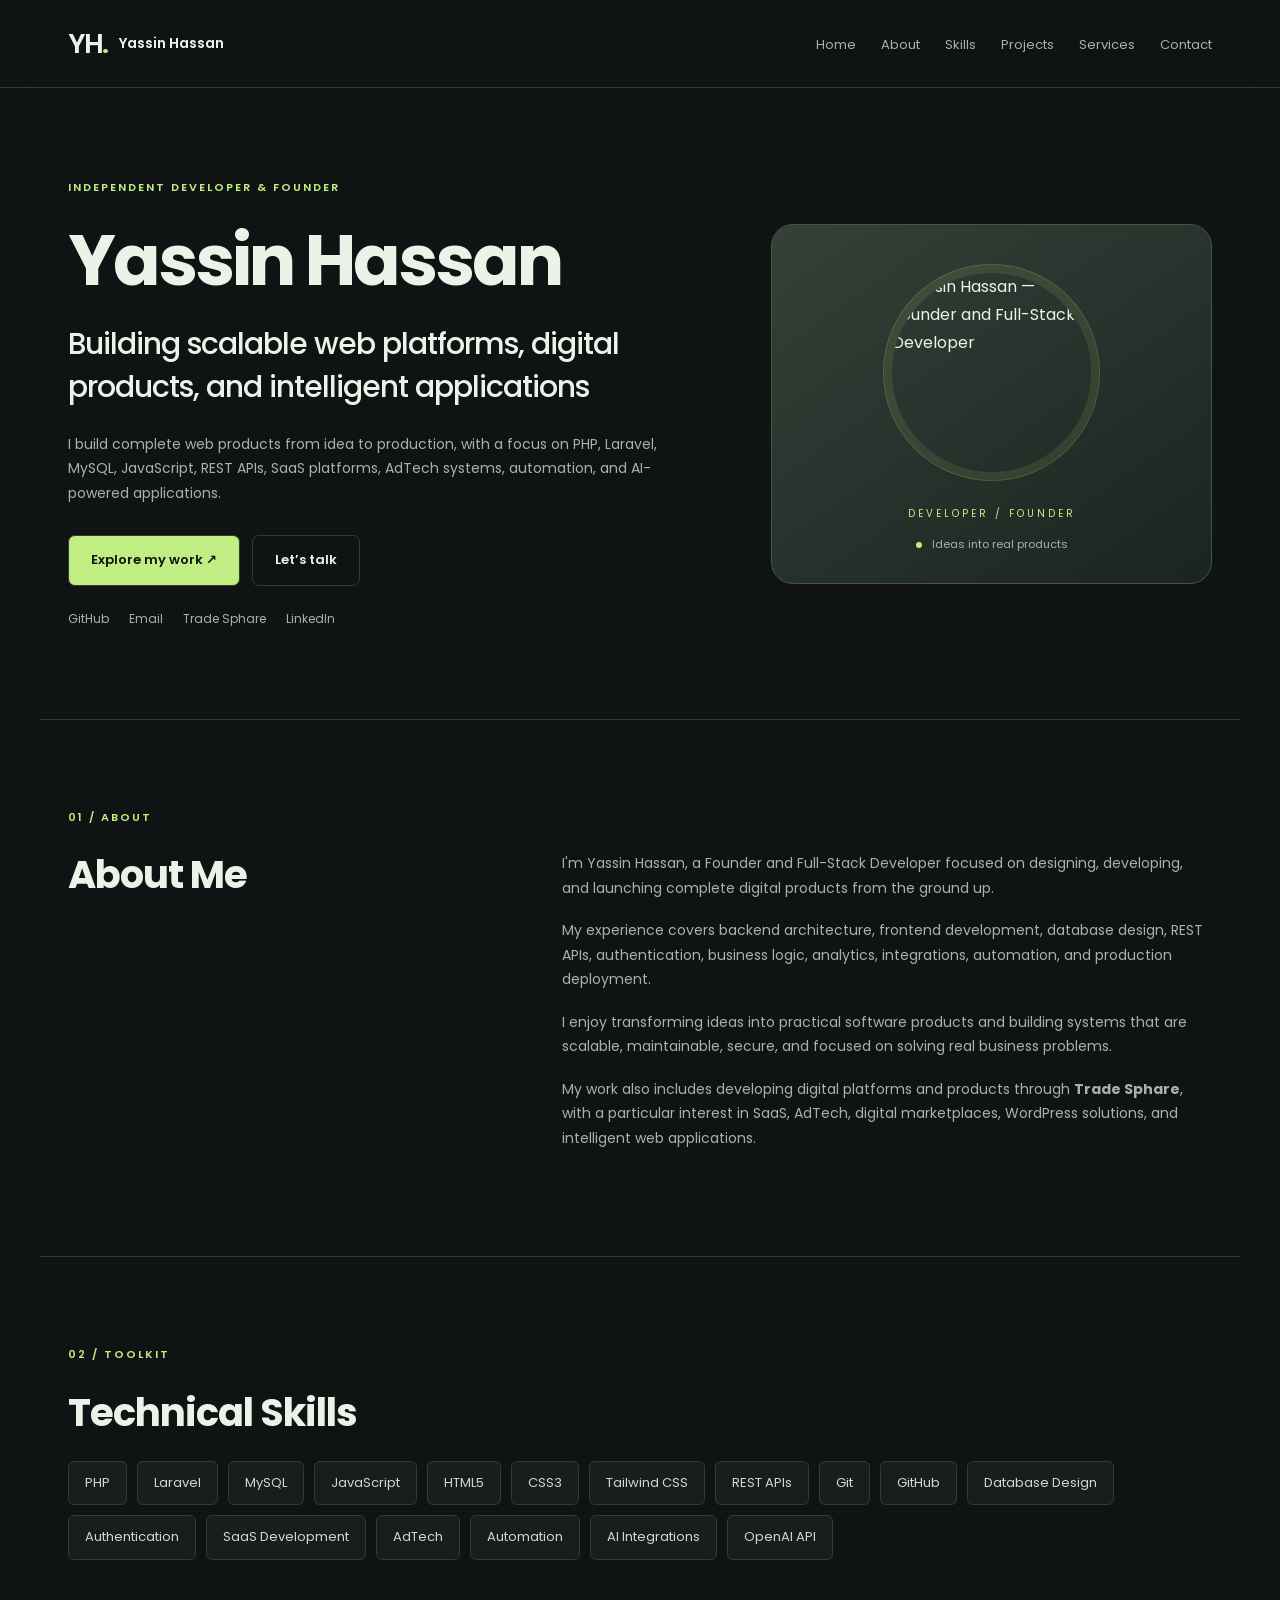
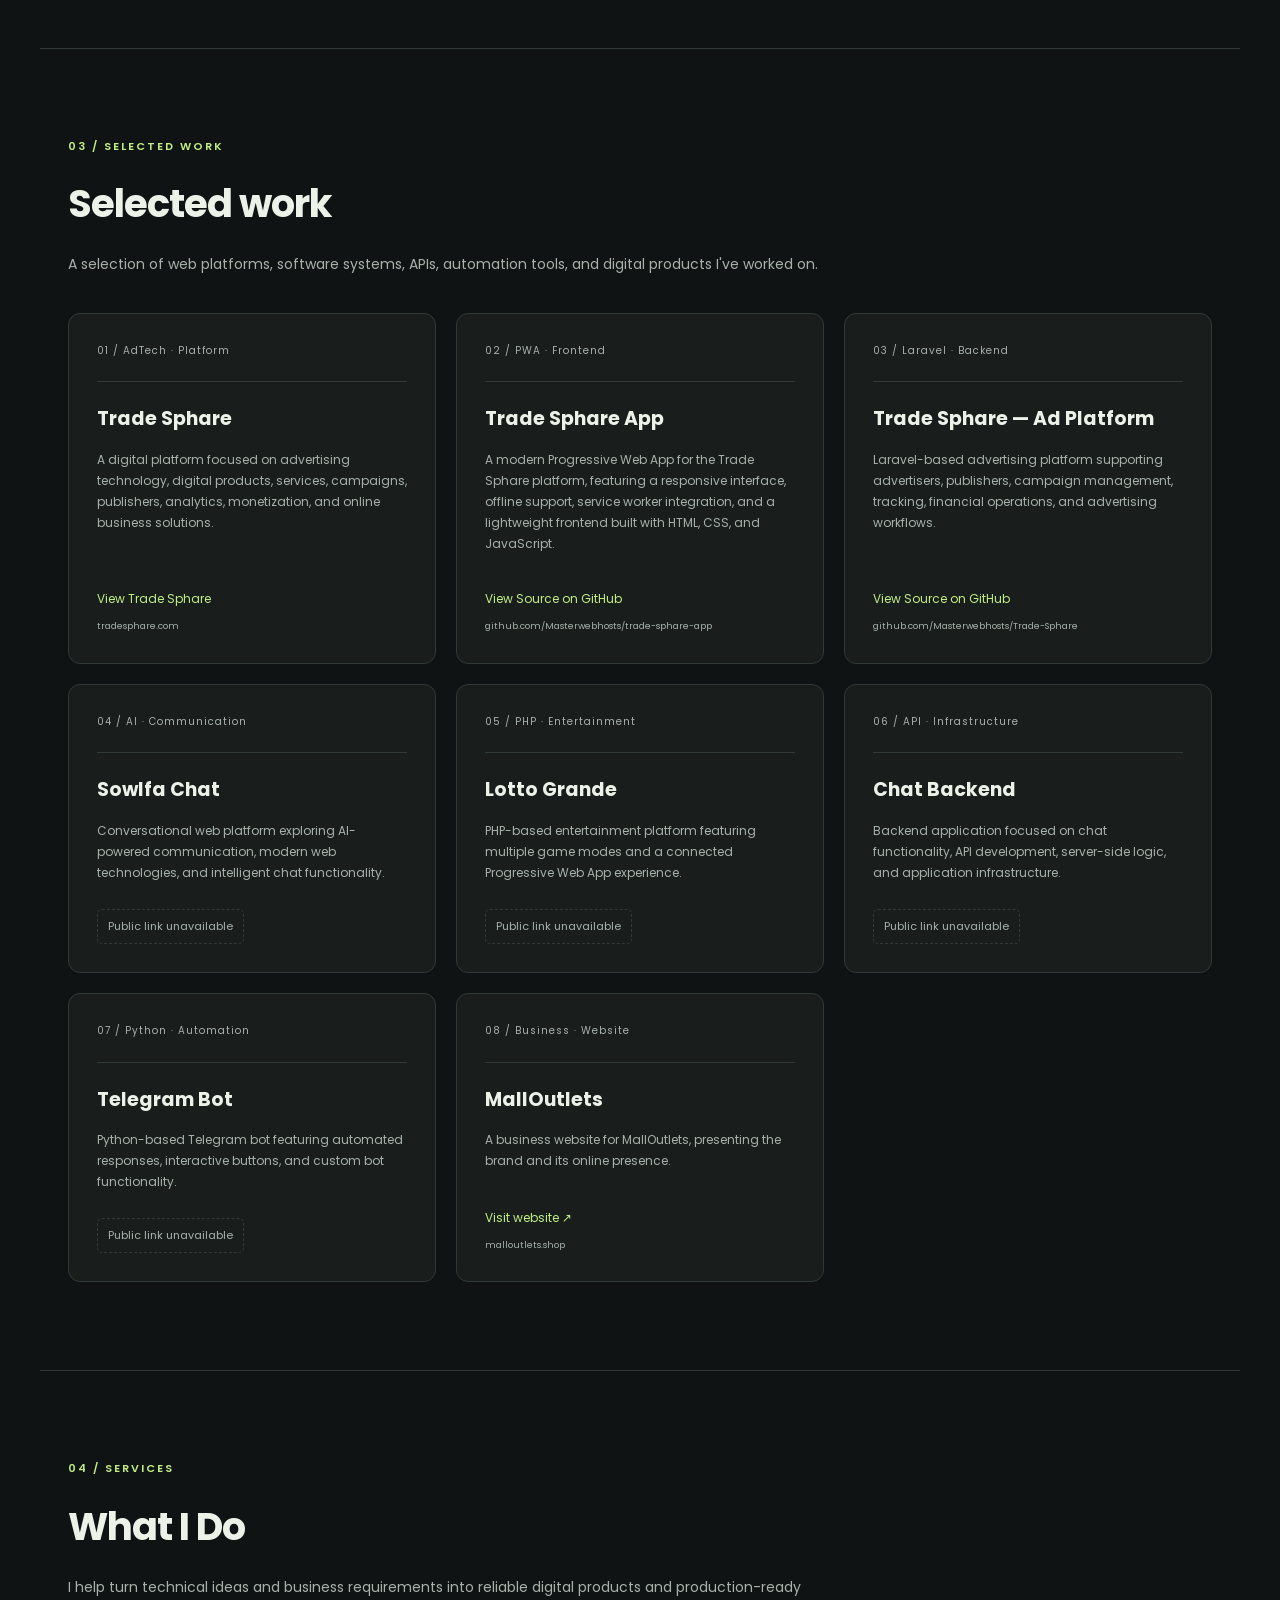
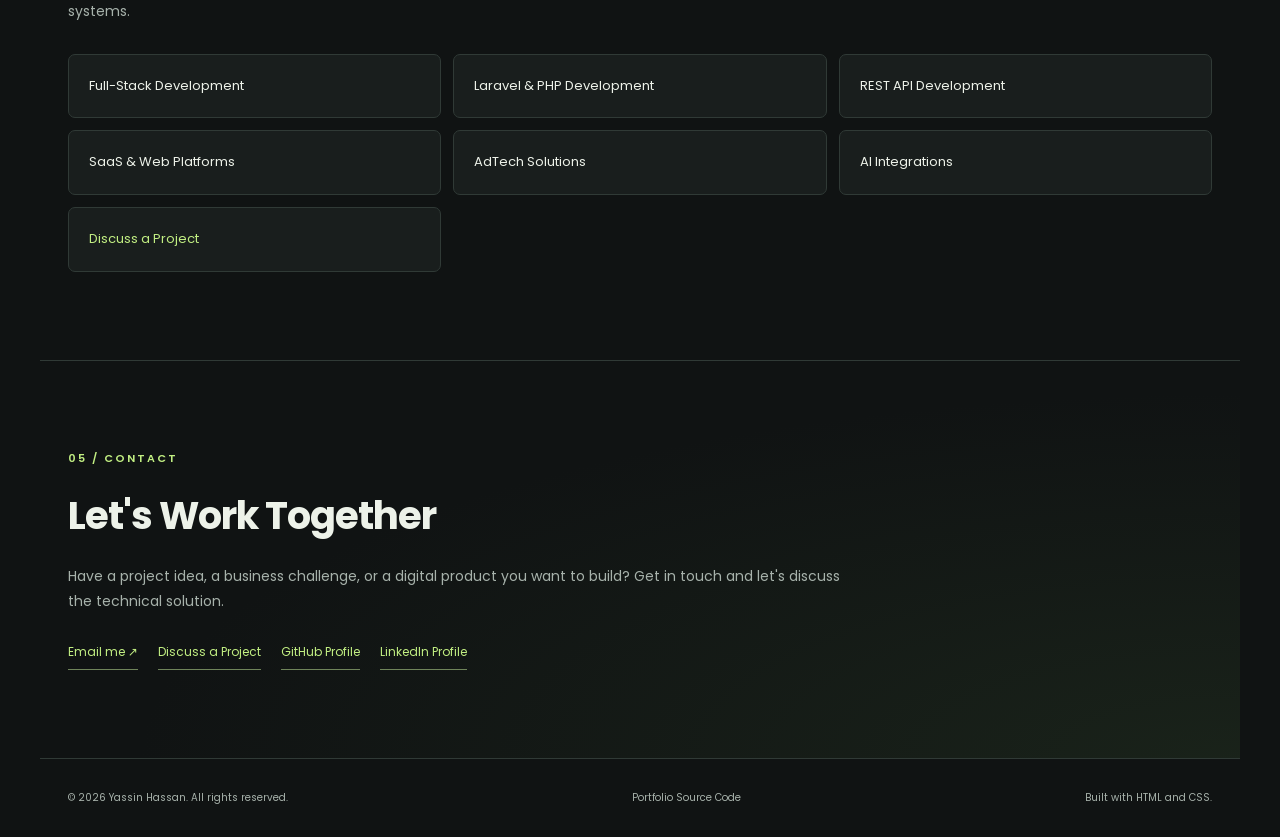
==== commit 11a573ac: "Improve portfolio design and project links; add MallOutlets" ====
--- a/index.html
+++ b/index.html
@@ -1,504 +1,501 @@
-<!DOCTYPE html>
-
-<html lang="en">
-
-<head>
-  <meta charset="UTF-8" />
-
-  <meta name="viewport" content="width=device-width, initial-scale=1.0" />
-
-  <meta name="description"
-    content="Yassin Hassan — Founder and Full-Stack Developer specializing in PHP, Laravel, MySQL, JavaScript, REST APIs, SaaS, AdTech, automation, and AI-powered web applications." />
-
-  <meta name="keywords"
-    content="Yassin Hassan, Full-Stack Developer, PHP Developer, Laravel Developer, Web Developer, SaaS, AdTech, REST API, MySQL, JavaScript, AI Integration" />
-
-  <meta name="author" content="Yassin Hassan" />
-  <meta name="robots" content="index, follow, max-image-preview:large" />
-
-  <meta name="theme-color" content="#111827" />
-
-  <link rel="canonical" href="https://masterwebhosts.github.io/Portfolio-yassin/" />
-
-  <title>
-    Yassin Hassan | Founder & Full-Stack Developer
-  </title>
-
-  <!-- Open Graph -->
-
-  <meta property="og:type" content="website" />
-  <meta property="og:title" content="Yassin Hassan | Founder & Full-Stack Developer" />
-  <meta property="og:description"
-    content="Founder and Full-Stack Developer building scalable web platforms, SaaS products, AdTech systems, APIs, automation tools, and AI-powered applications." />
-  <meta property="og:url" content="https://masterwebhosts.github.io/Portfolio-yassin/" />
-  <meta property="og:site_name" content="Yassin Hassan" />
-  <meta property="og:locale" content="en_US" />
-
-  <!-- Twitter / X -->
-
-  <meta name="twitter:card" content="summary" />
-  <meta name="twitter:title" content="Yassin Hassan | Founder & Full-Stack Developer" />
-  <meta name="twitter:description"
-    content="Founder and Full-Stack Developer specializing in PHP, Laravel, SaaS, AdTech, APIs, automation, and AI integrations." />
-
-  <!-- Styles -->
-
-  <link rel="stylesheet" href="style.css" />
-
-  <!-- Google Fonts -->
-
-  <link rel="preconnect" href="https://fonts.googleapis.com" />
-
-  <link rel="preconnect" href="https://fonts.gstatic.com" crossorigin />
-
-  <link href="https://fonts.googleapis.com/css2?family=Poppins:wght@300;400;500;600;700&display=swap"
-    rel="stylesheet" />
-</head>
-
-<body>
-
-  <!-- =========================
-       Navigation
-  ========================== -->
-
-  <header>
-    <nav aria-label="Main navigation">
-
-
-      <ul>
-        <li>
-          <a href="#home">Home</a>
-        </li>
-
-        <li>
-          <a href="#about">About</a>
-        </li>
-
-        <li>
-          <a href="#skills">Skills</a>
-        </li>
-
-        <li>
-          <a href="#projects">Projects</a>
-        </li>
-
-        <li>
-          <a href="#services">Services</a>
-        </li>
-
-        <li>
-          <a href="#contact">Contact</a>
-        </li>
-      </ul>
-
-    </nav>
-
-  </header>
-
-  <main>
-
-    <!-- =========================
-     Hero
-========================== -->
-    <section class="hero" id="home" aria-labelledby="hero-title">
-
-      <img src="https://avatars.githubusercontent.com/u/108569349?v=4"
-        alt="Yassin Hassan — Founder and Full-Stack Developer" width="160" height="160" loading="eager" />
-
-      <p class="eyebrow">
-        Founder · Full-Stack Developer · Software Engineer
-      </p>
-
-      <h1 id="hero-title">
-        Yassin Hassan
-      </h1>
-
-      <h2>
-        Building scalable web platforms, digital products, and intelligent applications
-      </h2>
-
-      <p>
-        I build complete web products from idea to production,
-        with a focus on PHP, Laravel, MySQL, JavaScript, REST APIs,
-        SaaS platforms, AdTech systems, automation, and AI-powered applications.
-      </p>
-
-      <div class="links">
-
-        <a href="https://github.com/Masterwebhosts" target="_blank" rel="noopener noreferrer me"
-          aria-label="Yassin Hassan on GitHub">
-          GitHub
-        </a>
-
-        <a href="mailto:info@tradesphare.com" aria-label="Send an email to Yassin Hassan">
-          Email
-        </a>
-
-        <a href="https://tradesphare.com/" target="_blank" rel="noopener noreferrer" aria-label="Visit Trade Sphare">
-          Trade Sphare
-        </a>
-
-        <a href="https://www.linkedin.com/in/ayassoftwer/" target="_blank" rel="noopener noreferrer me"
-          aria-label="Yassin Hassan on LinkedIn">
-          LinkedIn
-        </a>
-
-      </div>
-
-    </section>
-
-
-    <!-- =========================
-     About
-========================== -->
-    <section class="about" id="about" aria-labelledby="about-title">
-
-      <h2 id="about-title">
-        About Me
-      </h2>
-
-      <p>
-        I'm Yassin Hassan, a Founder and Full-Stack Developer
-        focused on designing, developing, and launching complete
-        digital products from the ground up.
-      </p>
-
-      <p>
-        My experience covers backend architecture, frontend development,
-        database design, REST APIs, authentication, business logic,
-        analytics, integrations, automation, and production deployment.
-      </p>
-
-      <p>
-        I enjoy transforming ideas into practical software products
-        and building systems that are scalable, maintainable,
-        secure, and focused on solving real business problems.
-      </p>
-
-      <p>
-        My work also includes developing digital platforms and products
-        through <strong>Trade Sphare</strong>, with a particular interest
-        in SaaS, AdTech, digital marketplaces, WordPress solutions,
-        and intelligent web applications.
-      </p>
-
-    </section>
-
-
-    <!-- =========================
-     Skills
-========================== -->
-    <section class="skills" id="skills" aria-labelledby="skills-title">
-
-      <h2 id="skills-title">
-        Technical Skills
-      </h2>
-
-      <div class="skills-list">
-
-        <span>PHP</span>
-        <span>Laravel</span>
-        <span>MySQL</span>
-        <span>JavaScript</span>
-        <span>HTML5</span>
-        <span>CSS3</span>
-        <span>Tailwind CSS</span>
-        <span>REST APIs</span>
-        <span>Git</span>
-        <span>GitHub</span>
-        <span>Database Design</span>
-        <span>Authentication</span>
-        <span>SaaS Development</span>
-        <span>AdTech</span>
-        <span>Automation</span>
-        <span>AI Integrations</span>
-        <span>OpenAI API</span>
-
-      </div>
-
-    </section>
-
-
-    <!-- =========================
-     Projects
-========================== -->
-    <section class="projects" id="projects" aria-labelledby="projects-title">
-
-      <h2 id="projects-title">
-        Featured Projects
-      </h2>
-
-      <p>
-        A selection of web platforms, software systems,
-        APIs, automation tools, and digital products I've worked on.
-      </p>
-
-      <div class="scroll-container">
-
-
-        <!-- Trade Sphare -->
-        <article class="card">
-
-          <h3>
-            Trade Sphare
-          </h3>
-
-          <p>
-            A digital platform focused on advertising technology,
-            digital products, services, campaigns, publishers,
-            analytics, monetization, and online business solutions.
-          </p>
-
-          <a href="https://tradesphare.com/" target="_blank" rel="noopener noreferrer"
-            aria-label="Visit Trade Sphare project">
-            View Trade Sphare
-          </a>
-
-        </article>
-
-
-        <!-- Trade Sphare App -->
-        <article class="card">
-
-          <h3>
-            Trade Sphare App
-          </h3>
-
-          <p>
-            A modern Progressive Web App for the Trade Sphare platform,
-            featuring a responsive interface, offline support,
-            service worker integration, and a lightweight frontend
-            built with HTML, CSS, and JavaScript.
-          </p>
-
-          <a href="https://github.com/Masterwebhosts/trade-sphare-app" target="_blank" rel="noopener noreferrer"
-            aria-label="View Trade Sphare App on GitHub">
-            View Source on GitHub
-          </a>
-
-        </article>
-
-
-        <!-- Sham Ads -->
-        <article class="card">
-
-          <h3>
-            Sham-Ads
-          </h3>
-
-          <p>
-            Laravel-based advertising platform supporting advertisers,
-            publishers, campaign management, tracking,
-            financial operations, and advertising workflows.
-          </p>
-
-          <a href="https://github.com/Masterwebhosts/Sham-Ads" target="_blank" rel="noopener noreferrer"
-            aria-label="View Sham-Ads on GitHub">
-            View Source on GitHub
-          </a>
-
-        </article>
-
-
-        <!-- Sowlfa Chat -->
-        <article class="card">
-
-          <h3>
-            Sowlfa Chat
-          </h3>
-
-          <p>
-            Conversational web platform exploring AI-powered
-            communication, modern web technologies,
-            and intelligent chat functionality.
-          </p>
-
-          <a href="https://github.com/Masterwebhosts/Sowlfa-Chat" target="_blank" rel="noopener noreferrer"
-            aria-label="View Sowlfa Chat on GitHub">
-            View Source on GitHub
-          </a>
-
-        </article>
-
-
-        <!-- Lotto Grande -->
-        <article class="card">
-
-          <h3>
-            Lotto Grande
-          </h3>
-
-          <p>
-            PHP-based entertainment platform featuring multiple
-            game modes and a connected Progressive Web App experience.
-          </p>
-
-          <a href="https://github.com/Masterwebhosts/Lotto-Grande" target="_blank" rel="noopener noreferrer"
-            aria-label="View Lotto Grande on GitHub">
-            View Source on GitHub
-          </a>
-
-        </article>
-
-
-        <!-- Chat Backend -->
-        <article class="card">
-
-          <h3>
-            Chat Backend
-          </h3>
-
-          <p>
-            Backend application focused on chat functionality,
-            API development, server-side logic,
-            and application infrastructure.
-          </p>
-
-          <a href="https://github.com/Masterwebhosts/chat-backend" target="_blank" rel="noopener noreferrer"
-            aria-label="View Chat Backend on GitHub">
-            View Source on GitHub
-          </a>
-
-        </article>
-
-
-        <!-- Telegram Bot -->
-        <article class="card">
-
-          <h3>
-            Telegram Bot
-          </h3>
-
-          <p>
-            Python-based Telegram bot featuring automated responses,
-            interactive buttons, and custom bot functionality.
-          </p>
-
-          <a href="https://github.com/Masterwebhosts/telegram-bot" target="_blank" rel="noopener noreferrer"
-            aria-label="View Telegram Bot on GitHub">
-            View Source on GitHub
-          </a>
-
-        </article>
-
-
-      </div>
-
-    </section>
-
-
-    <!-- =========================
-     Services
-========================== -->
-    <section class="actions" id="services" aria-labelledby="services-title">
-
-      <h2 id="services-title">
-        What I Do
-      </h2>
-
-      <p>
-        I help turn technical ideas and business requirements
-        into reliable digital products and production-ready systems.
-      </p>
-
-      <div class="buttons">
-
-        <a href="#contact" class="btn" aria-label="Contact me about full-stack development">
-          Full-Stack Development
-        </a>
-
-        <a href="#contact" class="btn" aria-label="Contact me about Laravel and PHP development">
-          Laravel & PHP Development
-        </a>
-
-        <a href="#contact" class="btn" aria-label="Contact me about API development">
-          REST API Development
-        </a>
-
-        <a href="#contact" class="btn" aria-label="Contact me about SaaS platforms">
-          SaaS & Web Platforms
-        </a>
-
-        <a href="#contact" class="btn" aria-label="Contact me about AdTech development">
-          AdTech Solutions
-        </a>
-
-        <a href="#contact" class="btn" aria-label="Contact me about AI integrations">
-          AI Integrations
-        </a>
-
-        <a href="booking/index.html" class="btn" aria-label="Book an appointment with Yassin Hassan">
-          Book an Appointment
-        </a>
-
-      </div>
-
-    </section>
-
-
-    <!-- =========================
-     Contact
-========================== -->
-    <section class="contact-section" id="contact" aria-labelledby="contact-title">
-
-      <h2 id="contact-title">
-        Let's Work Together
-      </h2>
-
-      <p>
-        Have a project idea, a business challenge,
-        or a digital product you want to build?
-        Get in touch and let's discuss the technical solution.
-      </p>
-
-      <div class="links">
-
-        <a href="booking/index.html" aria-label="Book an appointment with Yassin Hassan">
-          Book an Appointment
-        </a>
-
-        <a href="https://github.com/Masterwebhosts" target="_blank" rel="noopener noreferrer"
-          aria-label="View Yassin Hassan's GitHub profile">
-          GitHub Profile
-        </a>
-
-        <a href="https://www.linkedin.com/in/ayassoftwer/" target="_blank" rel="noopener noreferrer"
-          aria-label="View Yassin Hassan's LinkedIn profile">
-          LinkedIn Profile
-        </a>
-
-      </div>
-
-    </section>
-
-
-  </main>
-
-  <!-- =========================
-       Footer
-  ========================== -->
-
-  <footer>
-
-
-    <p>
-      © 2026 Yassin Hassan. All rights reserved.
-    </p>
-
-    <p>
-      <a href="https://github.com/Masterwebhosts/Portfolio-yassin" target="_blank" rel="noopener noreferrer"
-        aria-label="View the portfolio source code on GitHub">
-        Portfolio Source Code
-      </a>
-    </p>
-
-    <p>
-      Built with HTML and CSS.
-    </p>
-
-
-  </footer>
-
-</body>
-
-</html>+<!DOCTYPE html>
+
+<html lang="en">
+
+<head>
+  <meta charset="UTF-8" />
+
+  <meta name="viewport" content="width=device-width, initial-scale=1.0" />
+
+  <meta name="description"
+    content="Yassin Hassan — Founder and Full-Stack Developer specializing in PHP, Laravel, MySQL, JavaScript, REST APIs, SaaS, AdTech, automation, and AI-powered web applications." />
+
+  <meta name="keywords"
+    content="Yassin Hassan, Full-Stack Developer, PHP Developer, Laravel Developer, Web Developer, SaaS, AdTech, REST API, MySQL, JavaScript, AI Integration" />
+
+  <meta name="author" content="Yassin Hassan" />
+  <meta name="robots" content="index, follow, max-image-preview:large" />
+
+  <meta name="theme-color" content="#111827" />
+
+  <link rel="canonical" href="https://masterwebhosts.github.io/Portfolio-yassin/" />
+
+  <title>
+    Yassin Hassan | Founder & Full-Stack Developer
+  </title>
+
+  <!-- Open Graph -->
+
+  <meta property="og:type" content="website" />
+  <meta property="og:title" content="Yassin Hassan | Founder & Full-Stack Developer" />
+  <meta property="og:description"
+    content="Founder and Full-Stack Developer building scalable web platforms, SaaS products, AdTech systems, APIs, automation tools, and AI-powered applications." />
+  <meta property="og:url" content="https://masterwebhosts.github.io/Portfolio-yassin/" />
+  <meta property="og:site_name" content="Yassin Hassan" />
+  <meta property="og:locale" content="en_US" />
+
+  <!-- Twitter / X -->
+
+  <meta name="twitter:card" content="summary" />
+  <meta name="twitter:title" content="Yassin Hassan | Founder & Full-Stack Developer" />
+  <meta name="twitter:description"
+    content="Founder and Full-Stack Developer specializing in PHP, Laravel, SaaS, AdTech, APIs, automation, and AI integrations." />
+
+  <!-- Styles -->
+
+  <link rel="stylesheet" href="style.css" />
+
+  <!-- Google Fonts -->
+
+  <link rel="preconnect" href="https://fonts.googleapis.com" />
+
+  <link rel="preconnect" href="https://fonts.gstatic.com" crossorigin />
+
+  <link href="https://fonts.googleapis.com/css2?family=Poppins:wght@300;400;500;600;700&display=swap"
+    rel="stylesheet" />
+</head>
+
+<body>
+<a class="skip-link" href="#main-content">Skip to content</a>
+
+  <!-- =========================
+       Navigation
+  ========================== -->
+
+  <header>
+    <nav aria-label="Main navigation"><a class="brand" href="#home"><span class="brand-mark">YH<span>.</span></span><span>Yassin Hassan</span></a>
+
+
+      <ul>
+        <li>
+          <a href="#home">Home</a>
+        </li>
+
+        <li>
+          <a href="#about">About</a>
+        </li>
+
+        <li>
+          <a href="#skills">Skills</a>
+        </li>
+
+        <li>
+          <a href="#projects">Projects</a>
+        </li>
+
+        <li>
+          <a href="#services">Services</a>
+        </li>
+
+        <li>
+          <a href="#contact">Contact</a>
+        </li>
+      </ul>
+
+    </nav>
+
+  </header>
+
+  <main id="main-content">
+
+    <!-- =========================
+     Hero
+========================== -->
+    <section class="hero" id="home" aria-labelledby="hero-title">
+
+<div class="hero-copy">
+
+      <p class="eyebrow">
+        INDEPENDENT DEVELOPER & FOUNDER
+      </p>
+
+      <h1 id="hero-title">
+        Yassin Hassan
+      </h1>
+
+      <h2>
+        Building scalable web platforms, digital products, and intelligent applications
+      </h2>
+
+      <p>
+        I build complete web products from idea to production,
+        with a focus on PHP, Laravel, MySQL, JavaScript, REST APIs,
+        SaaS platforms, AdTech systems, automation, and AI-powered applications.
+      </p>
+
+      <div class="hero-actions"><a class="primary-button" href="#projects">Explore my work ↗</a><a class="secondary-button" href="mailto:info@tradesphare.com">Let’s talk</a></div><div class="links">
+
+        <a href="https://github.com/Masterwebhosts" target="_blank" rel="noopener noreferrer me"
+          aria-label="Yassin Hassan on GitHub">
+          GitHub
+        </a>
+
+        <a href="mailto:info@tradesphare.com" aria-label="Send an email to Yassin Hassan">
+          Email
+        </a>
+
+        <a href="https://tradesphare.com/" target="_blank" rel="noopener noreferrer" aria-label="Visit Trade Sphare">
+          Trade Sphare
+        </a>
+
+        <a href="https://www.linkedin.com/in/ayassoftwer/" target="_blank" rel="noopener noreferrer me"
+          aria-label="Yassin Hassan on LinkedIn">
+          LinkedIn
+        </a>
+
+      </div>
+
+</div><div class="hero-visual"><img src="https://avatars.githubusercontent.com/u/108569349?v=4"
+        alt="Yassin Hassan — Founder and Full-Stack Developer" width="160" height="160" loading="eager" /><span class="visual-label">DEVELOPER / FOUNDER</span><div class="visual-caption"><span class="status-dot"></span> Ideas into real products</div></div>    </section>
+
+
+    <!-- =========================
+     About
+========================== -->
+    <section class="about" id="about" aria-labelledby="about-title"><p class="section-kicker">01 / ABOUT</p>
+
+      <h2 id="about-title">
+        About Me
+      </h2>
+
+      <p>
+        I'm Yassin Hassan, a Founder and Full-Stack Developer
+        focused on designing, developing, and launching complete
+        digital products from the ground up.
+      </p>
+
+      <p>
+        My experience covers backend architecture, frontend development,
+        database design, REST APIs, authentication, business logic,
+        analytics, integrations, automation, and production deployment.
+      </p>
+
+      <p>
+        I enjoy transforming ideas into practical software products
+        and building systems that are scalable, maintainable,
+        secure, and focused on solving real business problems.
+      </p>
+
+      <p>
+        My work also includes developing digital platforms and products
+        through <strong>Trade Sphare</strong>, with a particular interest
+        in SaaS, AdTech, digital marketplaces, WordPress solutions,
+        and intelligent web applications.
+      </p>
+
+    </section>
+
+
+    <!-- =========================
+     Skills
+========================== -->
+    <section class="skills" id="skills" aria-labelledby="skills-title"><p class="section-kicker">02 / TOOLKIT</p>
+
+      <h2 id="skills-title">
+        Technical Skills
+      </h2>
+
+      <div class="skills-list">
+
+        <span>PHP</span>
+        <span>Laravel</span>
+        <span>MySQL</span>
+        <span>JavaScript</span>
+        <span>HTML5</span>
+        <span>CSS3</span>
+        <span>Tailwind CSS</span>
+        <span>REST APIs</span>
+        <span>Git</span>
+        <span>GitHub</span>
+        <span>Database Design</span>
+        <span>Authentication</span>
+        <span>SaaS Development</span>
+        <span>AdTech</span>
+        <span>Automation</span>
+        <span>AI Integrations</span>
+        <span>OpenAI API</span>
+
+      </div>
+
+    </section>
+
+
+    <!-- =========================
+     Projects
+========================== -->
+    <section class="projects" id="projects" aria-labelledby="projects-title"><p class="section-kicker">03 / SELECTED WORK</p>
+
+      <h2 id="projects-title">
+        Selected work
+      </h2>
+
+      <p>
+        A selection of web platforms, software systems,
+        APIs, automation tools, and digital products I've worked on.
+      </p>
+
+      <div class="project-grid">
+
+
+        <!-- Trade Sphare -->
+        <article class="card"><div class="project-meta">01 / AdTech · Platform</div>
+
+          <h3>
+            Trade Sphare
+          </h3>
+
+          <p>
+            A digital platform focused on advertising technology,
+            digital products, services, campaigns, publishers,
+            analytics, monetization, and online business solutions.
+          </p>
+
+          <a href="https://tradesphare.com/" target="_blank" rel="noopener noreferrer"
+            aria-label="Visit Trade Sphare project">
+            View Trade Sphare
+          </a><span class="project-destination">tradesphare.com</span>
+
+        </article>
+
+
+        <!-- Trade Sphare App -->
+        <article class="card"><div class="project-meta">02 / PWA · Frontend</div>
+
+          <h3>
+            Trade Sphare App
+          </h3>
+
+          <p>
+            A modern Progressive Web App for the Trade Sphare platform,
+            featuring a responsive interface, offline support,
+            service worker integration, and a lightweight frontend
+            built with HTML, CSS, and JavaScript.
+          </p>
+
+          <a href="https://github.com/Masterwebhosts/trade-sphare-app" target="_blank" rel="noopener noreferrer"
+            aria-label="View Trade Sphare App on GitHub">
+            View Source on GitHub
+          </a><span class="project-destination">github.com/Masterwebhosts/trade-sphare-app</span>
+
+        </article>
+
+
+        <!-- Sham Ads -->
+        <article class="card"><div class="project-meta">03 / Laravel · Backend</div>
+
+          <h3>Trade Sphare — Ad Platform</h3>
+
+          <p>
+            Laravel-based advertising platform supporting advertisers,
+            publishers, campaign management, tracking,
+            financial operations, and advertising workflows.
+          </p>
+
+          <a href="https://github.com/Masterwebhosts/Trade-Sphare" target="_blank" rel="noopener noreferrer"
+            aria-label="View Trade Sphare advertising platform on GitHub">
+            View Source on GitHub
+          </a><span class="project-destination">github.com/Masterwebhosts/Trade-Sphare</span>
+
+        </article>
+
+
+        <!-- Sowlfa Chat -->
+        <article class="card"><div class="project-meta">04 / AI · Communication</div>
+
+          <h3>
+            Sowlfa Chat
+          </h3>
+
+          <p>
+            Conversational web platform exploring AI-powered
+            communication, modern web technologies,
+            and intelligent chat functionality.
+          </p>
+
+          <span class="project-unavailable">Public link unavailable</span>
+
+        </article>
+
+
+        <!-- Lotto Grande -->
+        <article class="card"><div class="project-meta">05 / PHP · Entertainment</div>
+
+          <h3>
+            Lotto Grande
+          </h3>
+
+          <p>
+            PHP-based entertainment platform featuring multiple
+            game modes and a connected Progressive Web App experience.
+          </p>
+
+          <span class="project-unavailable">Public link unavailable</span>
+
+        </article>
+
+
+        <!-- Chat Backend -->
+        <article class="card"><div class="project-meta">06 / API · Infrastructure</div>
+
+          <h3>
+            Chat Backend
+          </h3>
+
+          <p>
+            Backend application focused on chat functionality,
+            API development, server-side logic,
+            and application infrastructure.
+          </p>
+
+          <span class="project-unavailable">Public link unavailable</span>
+
+        </article>
+
+
+        <!-- Telegram Bot -->
+        <article class="card"><div class="project-meta">07 / Python · Automation</div>
+
+          <h3>
+            Telegram Bot
+          </h3>
+
+          <p>
+            Python-based Telegram bot featuring automated responses,
+            interactive buttons, and custom bot functionality.
+          </p>
+
+          <span class="project-unavailable">Public link unavailable</span>
+
+        </article>
+
+
+
+        <!-- MallOutlets -->
+        <article class="card">
+          <div class="project-meta">08 / Business · Website</div>
+          <h3>MallOutlets</h3>
+          <p>A business website for MallOutlets, presenting the brand and its online presence.</p>
+          <a href="https://malloutlets.shop/" target="_blank" rel="noopener noreferrer" aria-label="Visit the MallOutlets website">Visit website ↗</a>
+          <span class="project-destination">malloutlets.shop</span>
+        </article>
+
+      </div>
+
+    </section>
+
+
+    <!-- =========================
+     Services
+========================== -->
+    <section class="actions" id="services" aria-labelledby="services-title"><p class="section-kicker">04 / SERVICES</p>
+
+      <h2 id="services-title">
+        What I Do
+      </h2>
+
+      <p>
+        I help turn technical ideas and business requirements
+        into reliable digital products and production-ready systems.
+      </p>
+
+      <div class="buttons">
+
+        <a href="#contact" class="btn" aria-label="Contact me about full-stack development">
+          Full-Stack Development
+        </a>
+
+        <a href="#contact" class="btn" aria-label="Contact me about Laravel and PHP development">
+          Laravel & PHP Development
+        </a>
+
+        <a href="#contact" class="btn" aria-label="Contact me about API development">
+          REST API Development
+        </a>
+
+        <a href="#contact" class="btn" aria-label="Contact me about SaaS platforms">
+          SaaS & Web Platforms
+        </a>
+
+        <a href="#contact" class="btn" aria-label="Contact me about AdTech development">
+          AdTech Solutions
+        </a>
+
+        <a href="#contact" class="btn" aria-label="Contact me about AI integrations">
+          AI Integrations
+        </a>
+
+        <a href="mailto:info@tradesphare.com" class="btn" aria-label="Email Yassin Hassan about a project">
+          Discuss a Project
+        </a>
+
+      </div>
+
+    </section>
+
+
+    <!-- =========================
+     Contact
+========================== -->
+    <section class="contact-section" id="contact" aria-labelledby="contact-title"><p class="section-kicker">05 / CONTACT</p>
+
+      <h2 id="contact-title">
+        Let's Work Together
+      </h2>
+
+      <p>
+        Have a project idea, a business challenge,
+        or a digital product you want to build?
+        Get in touch and let's discuss the technical solution.
+      </p>
+
+      <div class="links"><a href="mailto:info@tradesphare.com">Email me ↗</a>
+
+        <a href="mailto:info@tradesphare.com" aria-label="Email Yassin Hassan about a project">
+          Discuss a Project
+        </a>
+
+        <a href="https://github.com/Masterwebhosts" target="_blank" rel="noopener noreferrer"
+          aria-label="View Yassin Hassan's GitHub profile">
+          GitHub Profile
+        </a>
+
+        <a href="https://www.linkedin.com/in/ayassoftwer/" target="_blank" rel="noopener noreferrer"
+          aria-label="View Yassin Hassan's LinkedIn profile">
+          LinkedIn Profile
+        </a>
+
+      </div>
+
+    </section>
+
+
+  </main>
+
+  <!-- =========================
+       Footer
+  ========================== -->
+
+  <footer>
+
+
+    <p>
+      © 2026 Yassin Hassan. All rights reserved.
+    </p>
+
+    <p>
+      <a href="https://github.com/Masterwebhosts/Portfolio-yassin" target="_blank" rel="noopener noreferrer"
+        aria-label="View the portfolio source code on GitHub">
+        Portfolio Source Code
+      </a>
+    </p>
+
+    <p>
+      Built with HTML and CSS.
+    </p>
+
+
+  </footer>
+
+</body>
+
+</html>
--- a/style.css
+++ b/style.css
@@ -1,476 +1,522 @@
-/* =========================================
-   Global
-========================================= */
-
-* {
-  margin: 0;
-  padding: 0;
-  box-sizing: border-box;
-}
-
-html {
-  scroll-behavior: smooth;
-}
-
-body {
-  background: #0f1115;
-  color: #f3f3f3;
-  font-family: "Poppins", sans-serif;
-  line-height: 1.6;
-  text-align: center;
-}
-
-a {
-  transition: all 0.3s ease;
-}
-
-
-/* =========================================
-   Navigation
-========================================= */
-
-header {
-  position: sticky;
-  top: 0;
-  z-index: 1000;
-}
-
-nav {
-  background: rgba(26, 28, 34, 0.95);
-  backdrop-filter: blur(10px);
-  padding: 15px 20px;
-  border-bottom: 1px solid #252932;
-}
-
-nav ul {
-  list-style: none;
-  display: flex;
-  justify-content: center;
-  align-items: center;
-  flex-wrap: wrap;
-  gap: 25px;
-}
-
-nav ul li {
-  margin: 0;
-}
-
-nav ul li a {
-  color: #f3f3f3;
-  text-decoration: none;
-  font-size: 0.95rem;
-  font-weight: 500;
-}
-
-nav ul li a:hover {
-  color: #00bcd4;
-}
-
-
-/* =========================================
-   Hero
-========================================= */
-
-.hero {
-  max-width: 1000px;
-  margin: 0 auto;
-  padding: 90px 20px 70px;
-}
-
-.hero img {
-  width: 145px;
-  height: 145px;
-  object-fit: cover;
-  border-radius: 50%;
-  border: 3px solid #00bcd4;
-  margin-bottom: 20px;
-  box-shadow: 0 0 30px rgba(0, 188, 212, 0.15);
-}
-
-.hero h1 {
-  font-size: clamp(2rem, 5vw, 3.2rem);
-  margin-bottom: 10px;
-  font-weight: 700;
-}
-
-.hero h3 {
-  color: #00bcd4;
-  font-size: clamp(1rem, 2.5vw, 1.3rem);
-  font-weight: 500;
-  margin-bottom: 18px;
-}
-
-.hero p {
-  max-width: 720px;
-  margin: 0 auto 25px;
-  color: #bfc3ca;
-  font-size: 1rem;
-}
-
-
-/* =========================================
-   Social / Profile Links
-========================================= */
-
-.links {
-  display: flex;
-  justify-content: center;
-  align-items: center;
-  flex-wrap: wrap;
-  gap: 12px;
-}
-
-.links a {
-  display: inline-block;
-  color: #00bcd4;
-  border: 1px solid #00bcd4;
-  padding: 8px 18px;
-  border-radius: 8px;
-  text-decoration: none;
-  font-size: 0.9rem;
-}
-
-.links a:hover {
-  background: #00bcd4;
-  color: #0f1115;
-  transform: translateY(-2px);
-}
-
-
-/* =========================================
-   General Sections
-========================================= */
-
-.about,
-.skills,
-.projects,
-.actions,
-.contact-section {
-  max-width: 1100px;
-  margin: 0 auto;
-  padding: 70px 20px;
-}
-
-.about h2,
-.skills h2,
-.projects h2,
-.actions h2,
-.contact-section h2 {
-  font-size: 1.9rem;
-  margin-bottom: 30px;
-}
-
-.about p {
-  max-width: 800px;
-  margin: 0 auto 18px;
-  color: #c6c9cf;
-}
-
-
-/* =========================================
-   Skills
-========================================= */
-
-.skills {
-  background: #181a1f;
-  max-width: none;
-}
-
-.skills h2 {
-  margin-bottom: 25px;
-}
-
-.skills-list {
-  max-width: 900px;
-  margin: 0 auto;
-  display: flex;
-  justify-content: center;
-  flex-wrap: wrap;
-  gap: 12px;
-}
-
-.skills-list span {
-  display: inline-block;
-  background: #1c1f26;
-  border: 1px solid #292d36;
-  color: #dfe3e8;
-  padding: 8px 16px;
-  border-radius: 20px;
-  font-size: 0.9rem;
-  transition: all 0.3s ease;
-}
-
-.skills-list span:hover {
-  border-color: #00bcd4;
-  color: #00bcd4;
-  transform: translateY(-2px);
-}
-
-
-/* =========================================
-   Projects
-========================================= */
-
-.projects {
-  max-width: none;
-  overflow: hidden;
-  position: relative;
-}
-
-.projects h2 {
-  margin-bottom: 35px;
-}
-
-.scroll-container {
-  display: flex;
-  width: max-content;
-  animation: scroll-left 35s linear infinite;
-}
-
-.scroll-container:hover {
-  animation-play-state: paused;
-}
-
-.card {
-  width: 280px;
-  min-height: 220px;
-  background: #1c1f26;
-  border: 1px solid #292d36;
-  padding: 25px;
-  border-radius: 14px;
-  margin: 0 10px;
-  flex-shrink: 0;
-
-  display: flex;
-  flex-direction: column;
-  justify-content: space-between;
-
-  text-align: left;
-  transition: all 0.3s ease;
-}
-
-.card:hover {
-  transform: translateY(-7px);
-  border-color: #00bcd4;
-  background: #20232b;
-}
-
-.card h3 {
-  color: #00bcd4;
-  margin-bottom: 12px;
-  font-size: 1.2rem;
-}
-
-.card p {
-  color: #bfc3ca;
-  font-size: 0.9rem;
-  margin-bottom: 20px;
-}
-
-.card a {
-  display: inline-block;
-  color: #00bcd4;
-  text-decoration: none;
-  font-weight: 500;
-}
-
-.card a:hover {
-  color: #fff;
-}
-
-
-/* =========================================
-   Work With Me
-========================================= */
-
-.actions {
-  max-width: none;
-  background: #181a1f;
-}
-
-.actions h2 {
-  margin-bottom: 25px;
-}
-
-.buttons {
-  display: flex;
-  justify-content: center;
-  align-items: center;
-  flex-wrap: wrap;
-  gap: 10px;
-}
-
-.buttons .btn {
-  display: inline-block;
-  background: #00bcd4;
-  color: #0f1115;
-  padding: 11px 20px;
-  border-radius: 8px;
-  font-weight: 600;
-  text-decoration: none;
-}
-
-.buttons .btn:hover {
-  background: #00a0b5;
-  transform: translateY(-2px);
-}
-
-
-/* =========================================
-   Contact
-========================================= */
-
-.contact-section p {
-  max-width: 650px;
-  margin: -10px auto 25px;
-  color: #bfc3ca;
-}
-
-.contact-form {
-  max-width: 550px;
-  margin: 0 auto;
-}
-
-input,
-textarea {
-  width: 100%;
-  margin: 8px 0;
-  padding: 13px 15px;
-  border: 1px solid #292d36;
-  border-radius: 8px;
-  background: #1a1c22;
-  color: #fff;
-  font-family: inherit;
-  font-size: 0.95rem;
-  outline: none;
-}
-
-input:focus,
-textarea:focus {
-  border-color: #00bcd4;
-}
-
-textarea {
-  resize: vertical;
-}
-
-button {
-  margin-top: 10px;
-  background: #00bcd4;
-  border: none;
-  padding: 12px 28px;
-  border-radius: 8px;
-  color: #0f1115;
-  font-family: inherit;
-  font-weight: 600;
-  cursor: pointer;
-  transition: all 0.3s ease;
-}
-
-button:hover {
-  background: #0099aa;
-  transform: translateY(-2px);
-}
-
-
-/* =========================================
-   Footer
-========================================= */
-
-footer {
-  background: #1a1c22;
-  border-top: 1px solid #252932;
-  padding: 25px 20px;
-  font-size: 0.85rem;
-  color: #888f99;
-}
-
-
-/* =========================================
-   Animation
-========================================= */
-
-@keyframes scroll-left {
-  0% {
-    transform: translateX(0);
-  }
-
-  100% {
-    transform: translateX(-50%);
-  }
-}
-
-
-/* =========================================
-   Responsive
-========================================= */
-
-@media (max-width: 768px) {
-
-  nav ul {
-    gap: 12px 18px;
-  }
-
-  nav ul li a {
-    font-size: 0.85rem;
-  }
-
-  .hero {
-    padding: 65px 20px 50px;
-  }
-
-  .hero img {
-    width: 120px;
-    height: 120px;
-  }
-
-  .about,
-  .projects,
-  .actions,
-  .contact-section {
-    padding: 55px 20px;
-  }
-
-  .card {
-    width: 260px;
-  }
-
-}
-
-@media (max-width: 480px) {
-
-  nav {
-    padding: 12px 10px;
-  }
-
-  nav ul {
-    gap: 8px 14px;
-  }
-
-  .hero h1 {
-    font-size: 2rem;
-  }
-
-  .hero h3 {
-    font-size: 0.95rem;
-  }
-
-  .hero p {
-    font-size: 0.9rem;
-  }
-
-  .links a {
-    padding: 7px 13px;
-    font-size: 0.82rem;
-  }
-
-  .card {
-    width: 240px;
-  }
-
-  .buttons .btn {
-    width: 100%;
-    max-width: 300px;
-  }
-
-}+:root {
+  color-scheme:dark;
+  --bg:#101313;
+  --surface:#191e1d;
+  --line:#303a36;
+  --text:#edf2e9;
+  --muted:#a7b2ab;
+  --accent:#c1ee82
+}
+
+* {
+  box-sizing:border-box;
+  margin:0;
+  padding:0
+}
+
+html {
+  scroll-behavior:smooth;
+  scroll-padding-top:110px
+}
+
+body {
+  background:var(--bg);
+  color:var(--text);
+  font-family:Poppins,system-ui,sans-serif;
+  line-height:1.75
+}
+
+a {
+  color:inherit;
+  text-decoration:none;
+  transition:color .2s,background .2s,transform .2s
+}
+
+a:focus-visible {
+  outline:3px solid var(--accent);
+  outline-offset:5px
+}
+
+a:hover {
+  color:var(--accent)
+}
+
+.skip-link {
+  position:fixed;
+  left:20px;
+  top:-100px;
+  z-index:20;
+  background:var(--accent);
+  color:var(--bg);
+  padding:12px
+}
+
+.skip-link:focus {
+  top:12px
+}
+
+header {
+  position:sticky;
+  top:0;
+  z-index:10;
+  background:#101313f2;
+  border-bottom:1px solid var(--line);
+  backdrop-filter:blur(16px)
+}
+
+nav {
+  max-width:1200px;
+  margin:auto;
+  padding:20px 28px;
+  display:flex;
+  align-items:center;
+  justify-content:space-between;
+  gap:24px
+}
+
+.brand {
+  display:flex;
+  align-items:center;
+  gap:12px;
+  font-size:14px;
+  font-weight:600
+}
+
+.brand-mark {
+  font-size:27px;
+  letter-spacing:-2px
+}
+
+.brand-mark span {
+  color:var(--accent)
+}
+
+nav ul {
+  list-style:none;
+  display:flex;
+  gap:25px
+}
+
+nav li a {
+  font-size:13px;
+  color:var(--muted)
+}
+
+main>section {
+  max-width:1200px;
+  margin:auto;
+  padding:88px 28px;
+  border-bottom:1px solid var(--line)
+}
+
+.hero {
+  display:grid;
+  grid-template-columns:1.45fr 1fr;
+  gap:64px;
+  align-items:center;
+  padding-top:90px;
+  padding-bottom:90px
+}
+
+.eyebrow,.section-kicker {
+  font-size:11px;
+  letter-spacing:2px;
+  color:var(--accent);
+  font-weight:600;
+  margin-bottom:24px
+}
+
+.hero h1 {
+  font-size:clamp(42px,5.5vw,72px);
+  letter-spacing:-3px;
+  line-height:1.1;
+  margin-bottom:24px
+}
+
+.hero h2 {
+  font-size:clamp(21px,2.5vw,30px);
+  line-height:1.45;
+  font-weight:500;
+  margin-bottom:22px
+}
+
+.hero-copy>p:not(.eyebrow) {
+  color:var(--muted);
+  font-size:14px;
+  max-width:590px
+}
+
+.hero-actions {
+  display:flex;
+  gap:12px;
+  margin:30px 0 22px
+}
+
+.primary-button,.secondary-button {
+  padding:13px 22px;
+  border-radius:7px;
+  font-size:13px;
+  font-weight:600;
+  border:1px solid var(--line)
+}
+
+.primary-button {
+  background:var(--accent);
+  color:var(--bg)
+}
+
+.primary-button:hover {
+  background:#d7ffab;
+  color:var(--bg);
+  transform:translateY(-2px)
+}
+
+.secondary-button:hover {
+  border-color:var(--accent)
+}
+
+.links {
+  display:flex;
+  gap:20px;
+  flex-wrap:wrap
+}
+
+.links a {
+  font-size:12px;
+  color:var(--muted)
+}
+
+.links a:hover {
+  color:var(--accent)
+}
+
+.hero-visual {
+  position:relative;
+  background:linear-gradient(145deg,#334138,#1a2420);
+  border:1px solid #465643;
+  border-radius:22px;
+  padding:40px 30px 28px;
+  display:flex;
+  align-items:center;
+  flex-direction:column;
+  min-height:360px;
+  justify-content:center
+}
+
+.hero img {
+  width:215px;
+  height:215px;
+  border-radius:50%;
+  object-fit:cover;
+  border:8px solid #c1ee821a;
+  box-shadow:0 0 0 1px #c1ee8240
+}
+
+.visual-label {
+  font-size:10px;
+  letter-spacing:3px;
+  color:var(--accent);
+  margin-top:25px
+}
+
+.visual-caption {
+  font-size:11px;
+  color:var(--muted);
+  margin-top:12px
+}
+
+.status-dot {
+  display:inline-block;
+  width:6px;
+  height:6px;
+  background:var(--accent);
+  border-radius:50%;
+  margin-right:7px
+}
+
+section h2 {
+  font-size:clamp(27px,3vw,40px);
+  line-height:1.25;
+  letter-spacing:-1px;
+  margin-bottom:24px
+}
+
+section>p:not(.section-kicker) {
+  color:var(--muted);
+  max-width:780px;
+  margin-bottom:18px;
+  font-size:14px
+}
+
+.about {
+  display:grid;
+  grid-template-columns:1fr 1.5fr;
+  column-gap:60px
+}
+
+.about .section-kicker {
+  grid-column:1/-1
+}
+
+.about h2 {
+  grid-row:2/6
+}
+
+.skills-list {
+  display:flex;
+  flex-wrap:wrap;
+  gap:10px
+}
+
+.skills-list span {
+  border:1px solid var(--line);
+  border-radius:6px;
+  padding:10px 16px;
+  color:#d0d9d1;
+  font-size:13px;
+  background:var(--surface)
+}
+
+.project-grid {
+  display:grid;
+  grid-template-columns:repeat(3,minmax(0,1fr));
+  gap:20px;
+  margin-top:36px
+}
+
+.card {
+  border:1px solid var(--line);
+  background:var(--surface);
+  padding:28px;
+  border-radius:12px;
+  display:flex;
+  flex-direction:column;
+  align-items:flex-start;
+  min-width:0;
+  transition:border-color .2s,transform .2s
+}
+
+.card:hover {
+  border-color:#718662;
+  transform:translateY(-4px)
+}
+
+.project-meta {
+  color:var(--muted);
+  font-size:10px;
+  letter-spacing:1px;
+  border-bottom:1px solid var(--line);
+  width:100%;
+  padding-bottom:22px;
+  margin-bottom:24px
+}
+
+.card h3 {
+  font-size:19px;
+  line-height:1.4;
+  margin-bottom:16px
+}
+
+.card p {
+  font-size:12px;
+  color:var(--muted);
+  margin-bottom:26px
+}
+
+.card a {
+  margin-top:auto;
+  font-size:12px;
+  color:var(--accent);
+  padding-top:8px
+}
+
+.project-destination {
+  font-size:9px;
+  color:var(--muted);
+  overflow-wrap:anywhere;
+  margin-top:10px
+}
+
+.project-unavailable {
+  margin-top:auto;
+  font-size:11px;
+  color:var(--muted);
+  border:1px dashed var(--line);
+  padding:7px 10px;
+  border-radius:5px
+}
+
+.buttons {
+  display:grid;
+  grid-template-columns:repeat(3,minmax(0,1fr));
+  gap:12px;
+  margin-top:30px
+}
+
+.btn {
+  border:1px solid var(--line);
+  padding:20px;
+  border-radius:7px;
+  font-size:13px;
+  background:var(--surface)
+}
+
+.btn:hover {
+  border-color:var(--accent)
+}
+
+.buttons .btn:last-child {
+  color:var(--accent)
+}
+
+.contact-section {
+  background:radial-gradient(ellipse at bottom right,#293c2560,transparent 65%)
+}
+
+.contact-section .links {
+  margin-top:28px
+}
+
+.contact-section .links a {
+  border-bottom:1px solid #6f845a;
+  padding-bottom:7px;
+  color:var(--accent)
+}
+
+footer {
+  max-width:1200px;
+  margin:auto;
+  padding:30px 28px;
+  display:flex;
+  justify-content:space-between;
+  gap:20px;
+  color:var(--muted);
+  font-size:10px
+}
+
+@media(min-width:1400px) {
+  .hero {
+  min-height:660px
+}
+
+
+}
+
+@media(max-width:900px) {
+  nav ul {
+  gap:14px
+}
+
+.brand>span:last-child {
+  display:none
+}
+
+.hero {
+  gap:28px
+}
+
+.hero img {
+  width:170px;
+  height:170px
+}
+
+.hero-visual {
+  min-height:300px
+}
+
+.project-grid {
+  grid-template-columns:repeat(2,minmax(0,1fr))
+}
+
+.buttons {
+  grid-template-columns:repeat(2,minmax(0,1fr))
+}
+
+
+}
+
+@media(max-width:600px) {
+  html {
+  scroll-padding-top:135px
+}
+
+nav {
+  padding:14px 20px;
+  gap:15px;
+  align-items:flex-start
+}
+
+nav ul {
+  justify-content:flex-end;
+  flex-wrap:wrap;
+  gap:8px 16px
+}
+
+nav li a {
+  font-size:11px
+}
+
+main>section {
+  padding:55px 22px
+}
+
+.hero {
+  grid-template-columns:1fr;
+  gap:35px
+}
+
+.hero-visual {
+  min-height:260px;
+  grid-row:2;
+  padding:25px
+}
+
+.hero h1 {
+  letter-spacing:-2px
+}
+
+.hero-actions {
+  flex-wrap:wrap
+}
+
+.about {
+  display:block
+}
+
+.project-grid,.buttons {
+  grid-template-columns:1fr
+}
+
+.card {
+  padding:24px
+}
+
+.hero .links {
+  gap:17px
+}
+
+footer {
+  flex-direction:column;
+  gap:8px;
+  padding:26px 22px
+}
+
+.section-kicker {
+  margin-bottom:18px
+}
+
+
+}
+
+@media(prefers-reduced-motion:reduce) {
+  html {
+  scroll-behavior:auto
+}
+
+*,*::before,*::after {
+  transition:none!important;
+  animation:none!important
+}
+
+
+}
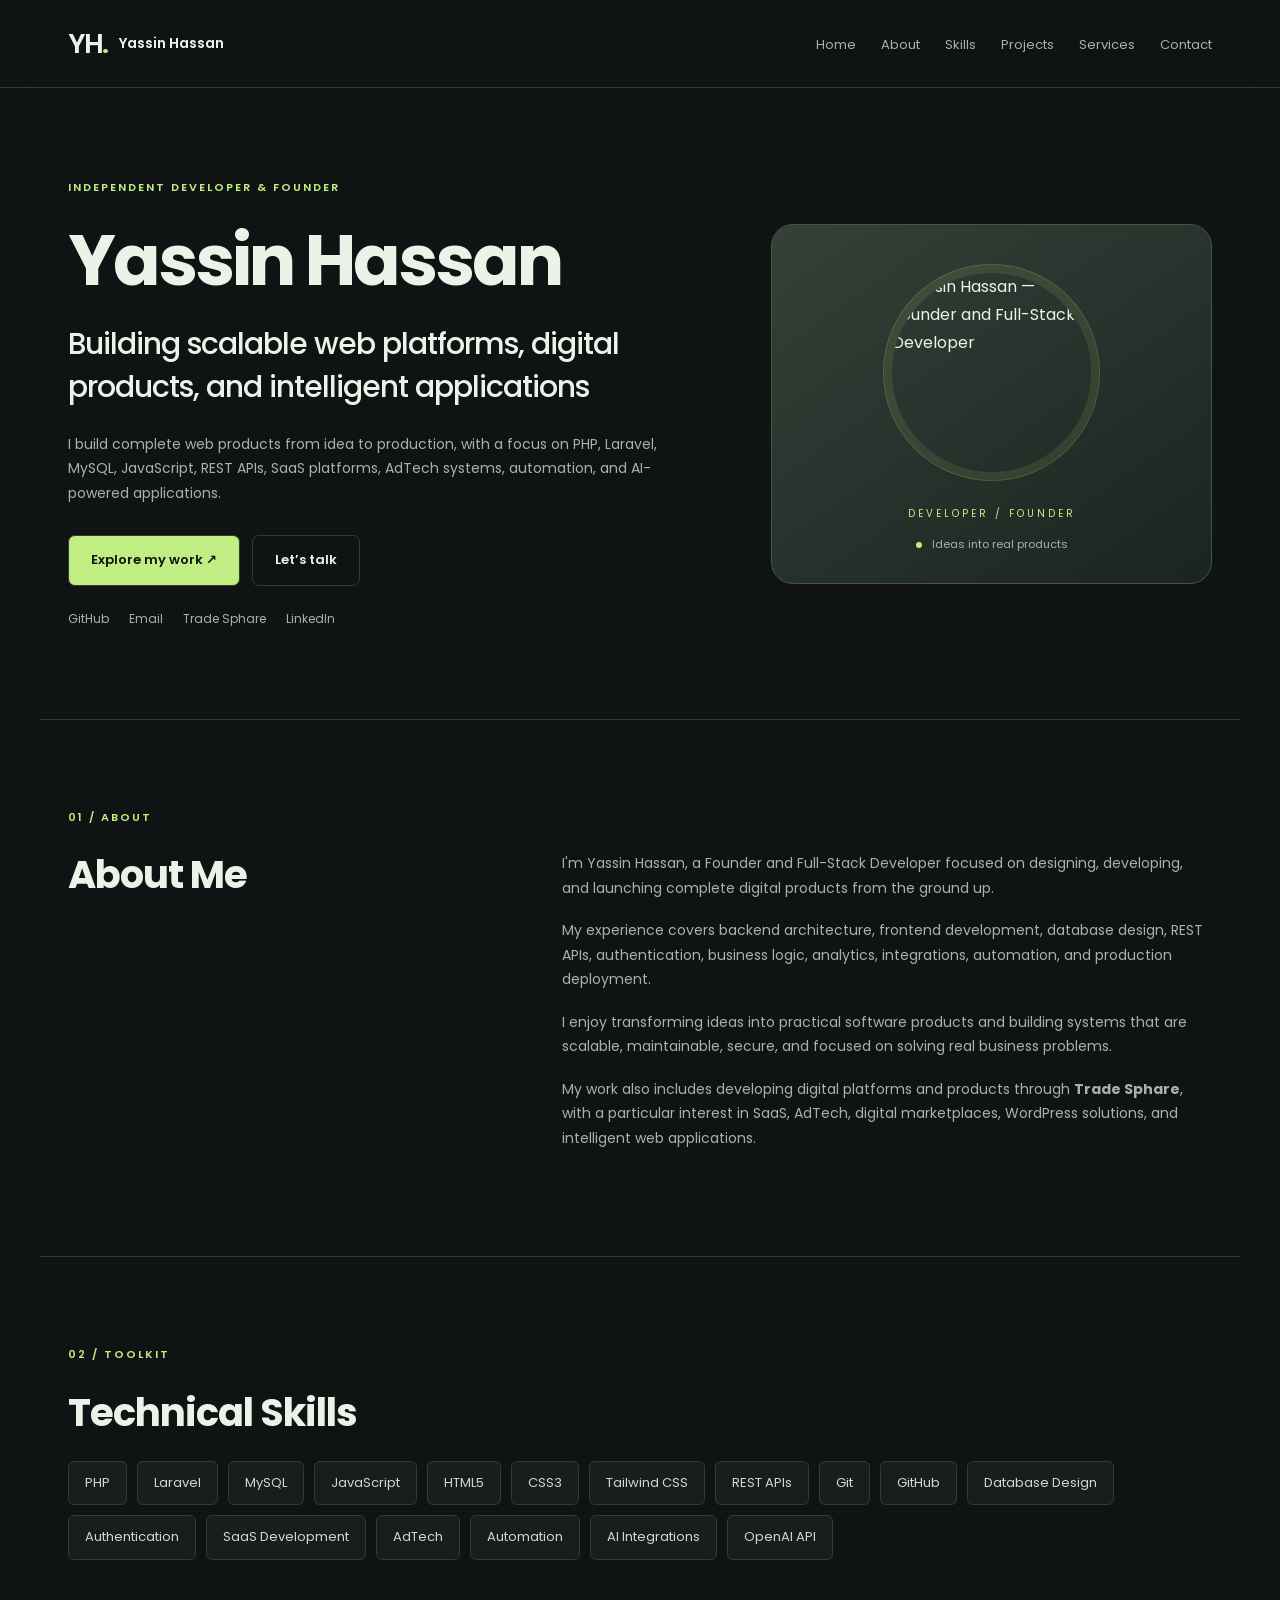
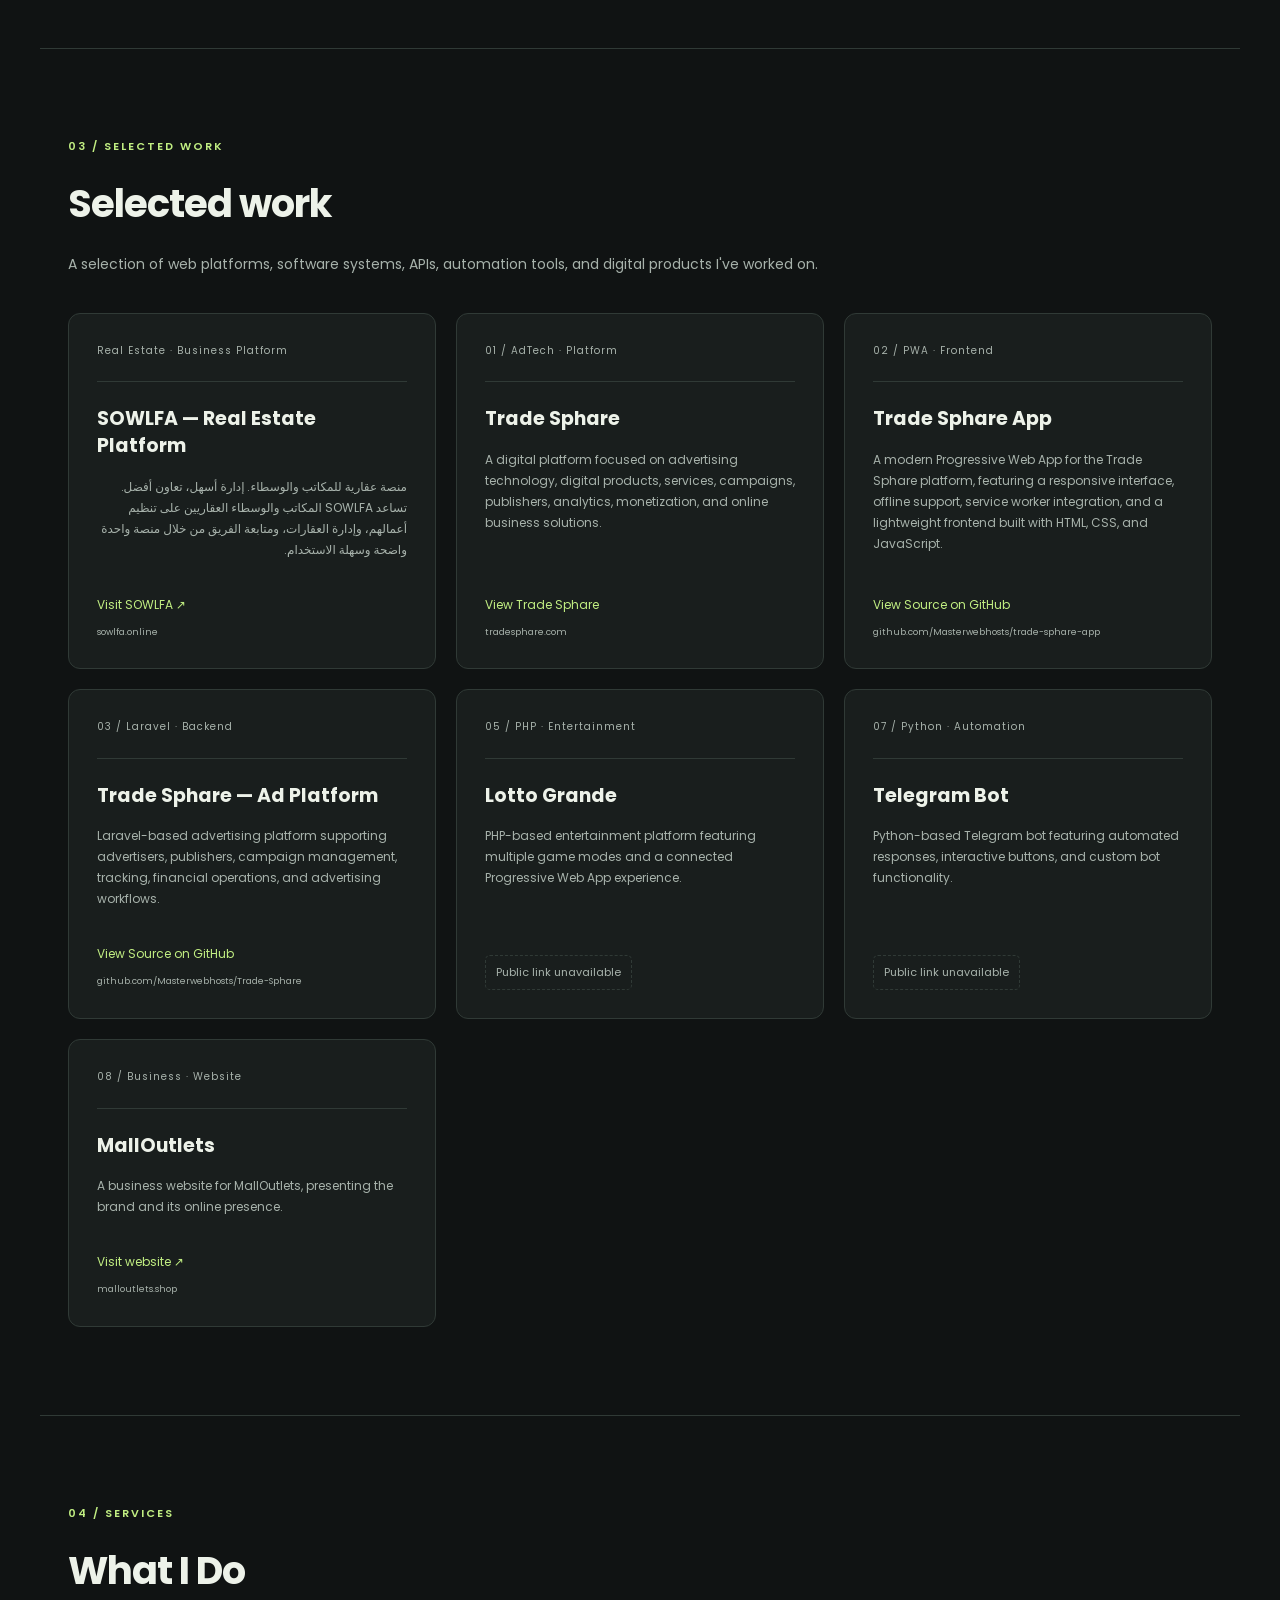
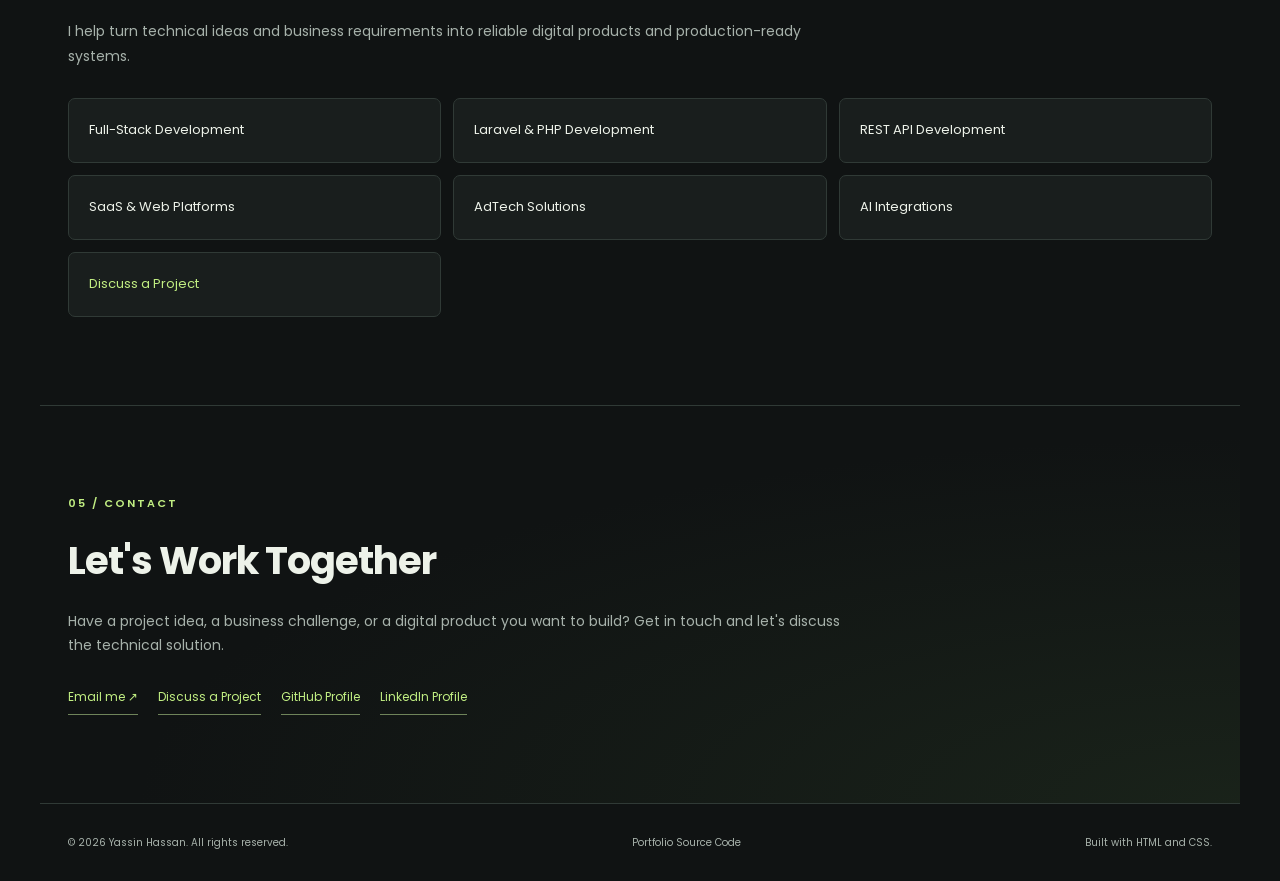
==== commit cc810e8b: "Replace chat projects with SOWLFA real estate platform" ====
--- a/index.html
+++ b/index.html
@@ -235,6 +235,13 @@
       </p>
 
       <div class="project-grid">
+<article class="card">
+<div class="project-meta">Real Estate · Business Platform</div>
+<h3>SOWLFA — Real Estate Platform</h3>
+<p lang="ar" dir="rtl">منصة عقارية للمكاتب والوسطاء. إدارة أسهل، تعاون أفضل. تساعد SOWLFA المكاتب والوسطاء العقاريين على تنظيم أعمالهم، وإدارة العقارات، ومتابعة الفريق من خلال منصة واحدة واضحة وسهلة الاستخدام.</p>
+<a href="https://sowlfa.online/" target="_blank" rel="noopener noreferrer" aria-label="Visit the SOWLFA real estate platform">Visit SOWLFA ↗</a>
+<span class="project-destination">sowlfa.online</span>
+</article>
 
 
         <!-- Trade Sphare -->
@@ -299,22 +306,8 @@
         </article>
 
 
-        <!-- Sowlfa Chat -->
-        <article class="card"><div class="project-meta">04 / AI · Communication</div>
-
-          <h3>
-            Sowlfa Chat
-          </h3>
-
-          <p>
-            Conversational web platform exploring AI-powered
-            communication, modern web technologies,
-            and intelligent chat functionality.
-          </p>
-
-          <span class="project-unavailable">Public link unavailable</span>
-
-        </article>
+        
+        
 
 
         <!-- Lotto Grande -->
@@ -334,22 +327,8 @@
         </article>
 
 
-        <!-- Chat Backend -->
-        <article class="card"><div class="project-meta">06 / API · Infrastructure</div>
-
-          <h3>
-            Chat Backend
-          </h3>
-
-          <p>
-            Backend application focused on chat functionality,
-            API development, server-side logic,
-            and application infrastructure.
-          </p>
-
-          <span class="project-unavailable">Public link unavailable</span>
-
-        </article>
+        
+        
 
 
         <!-- Telegram Bot -->
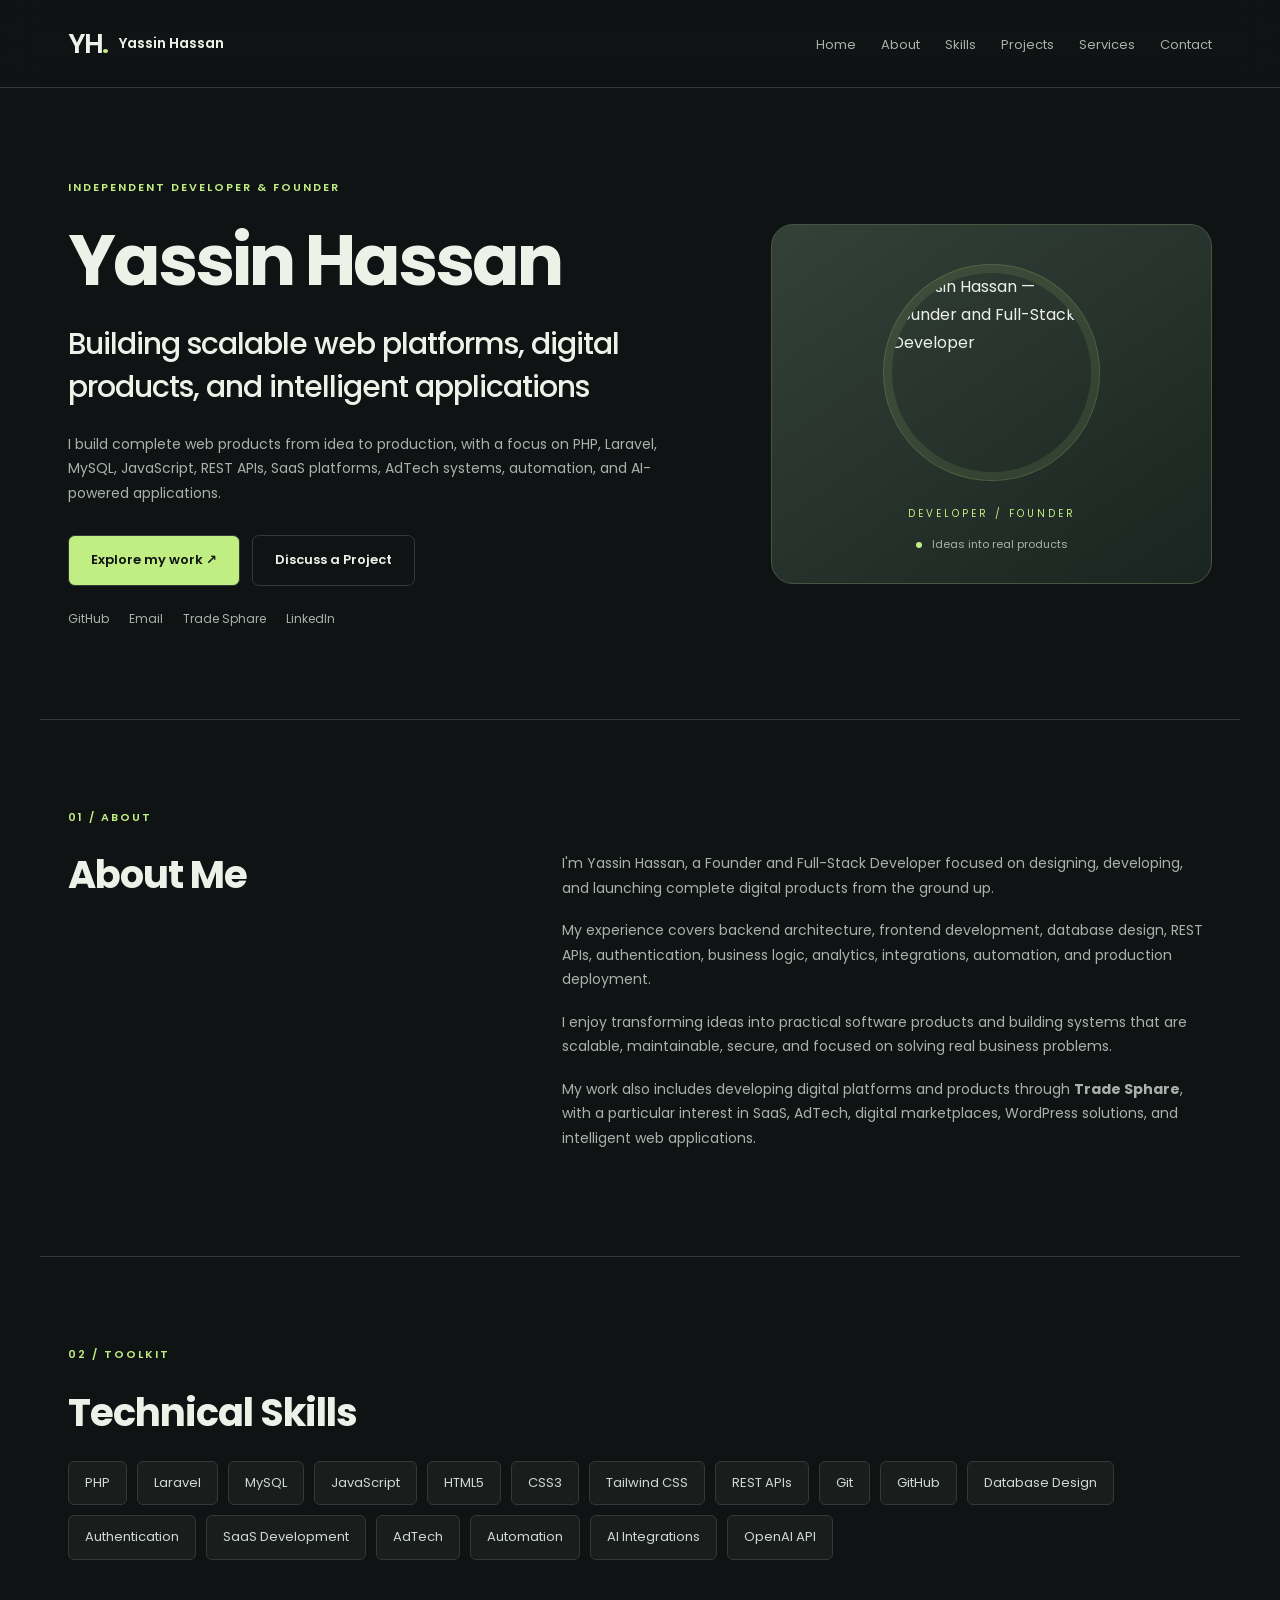
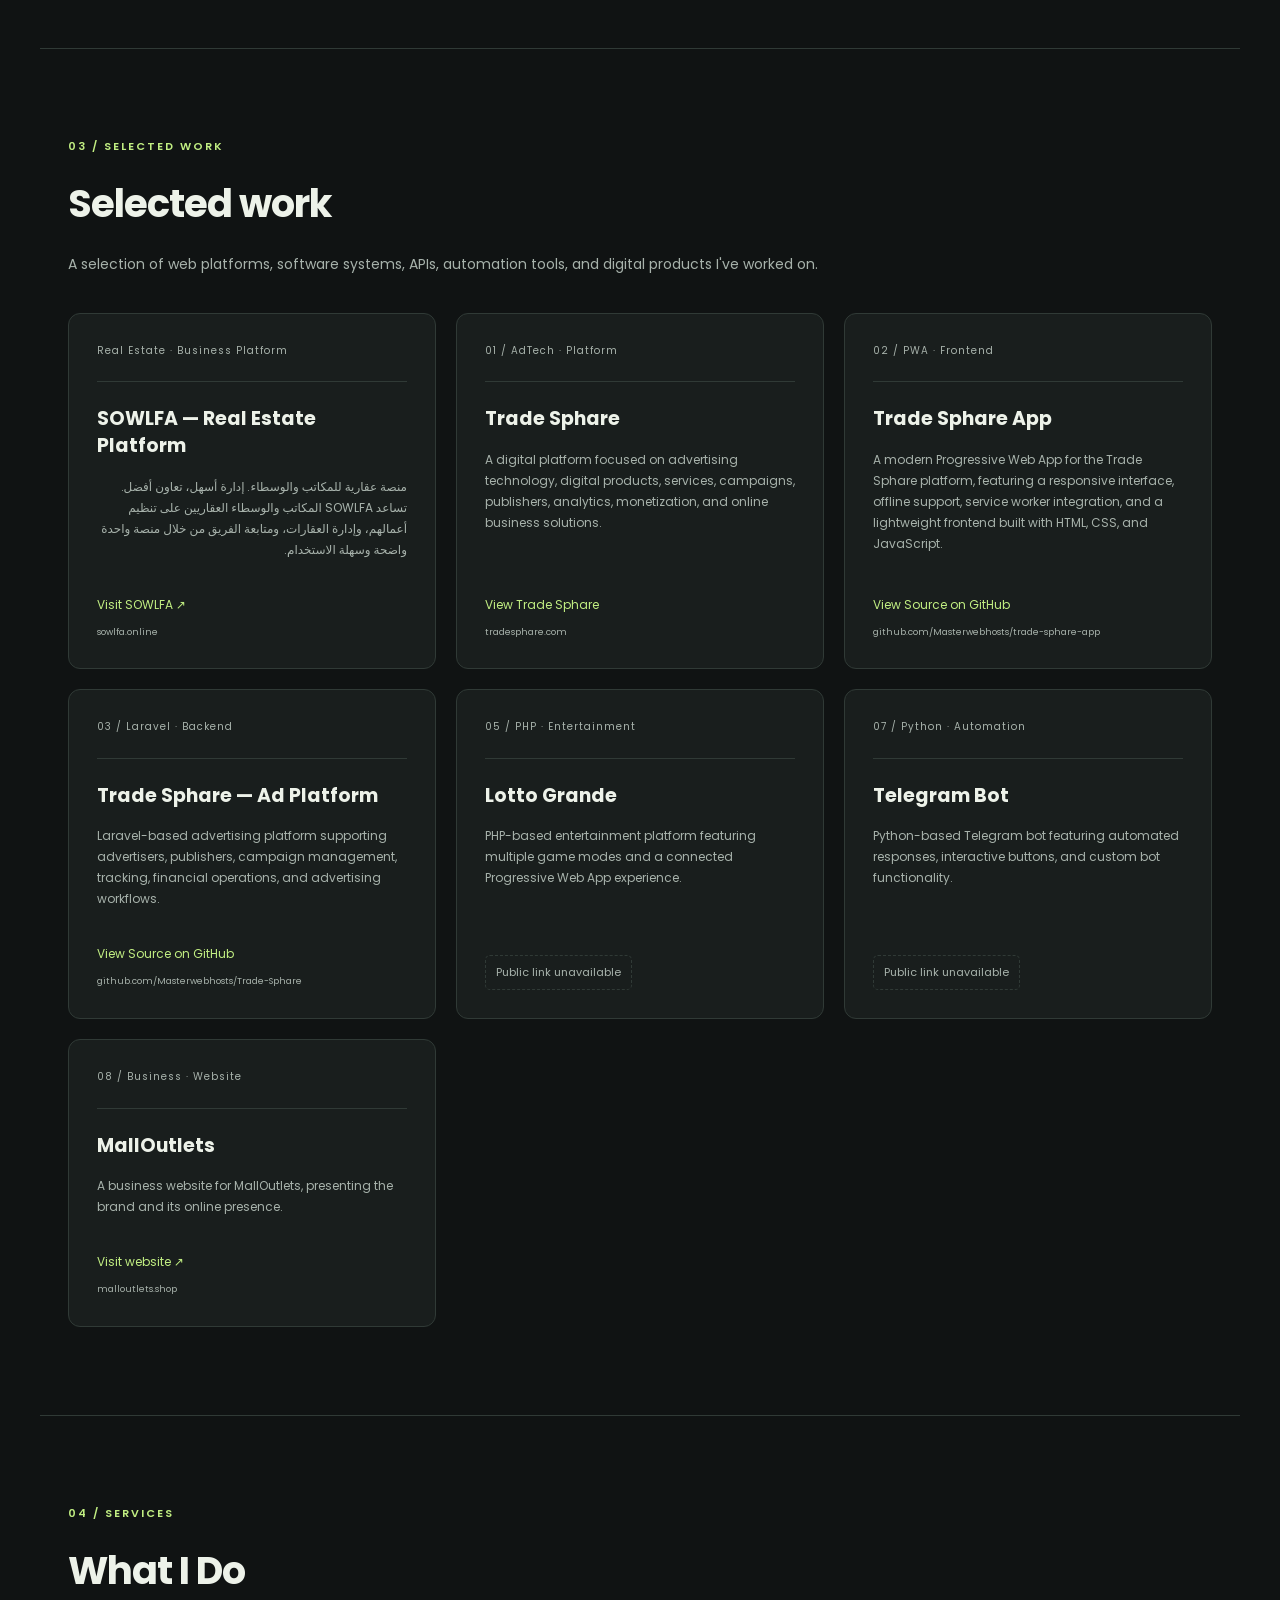
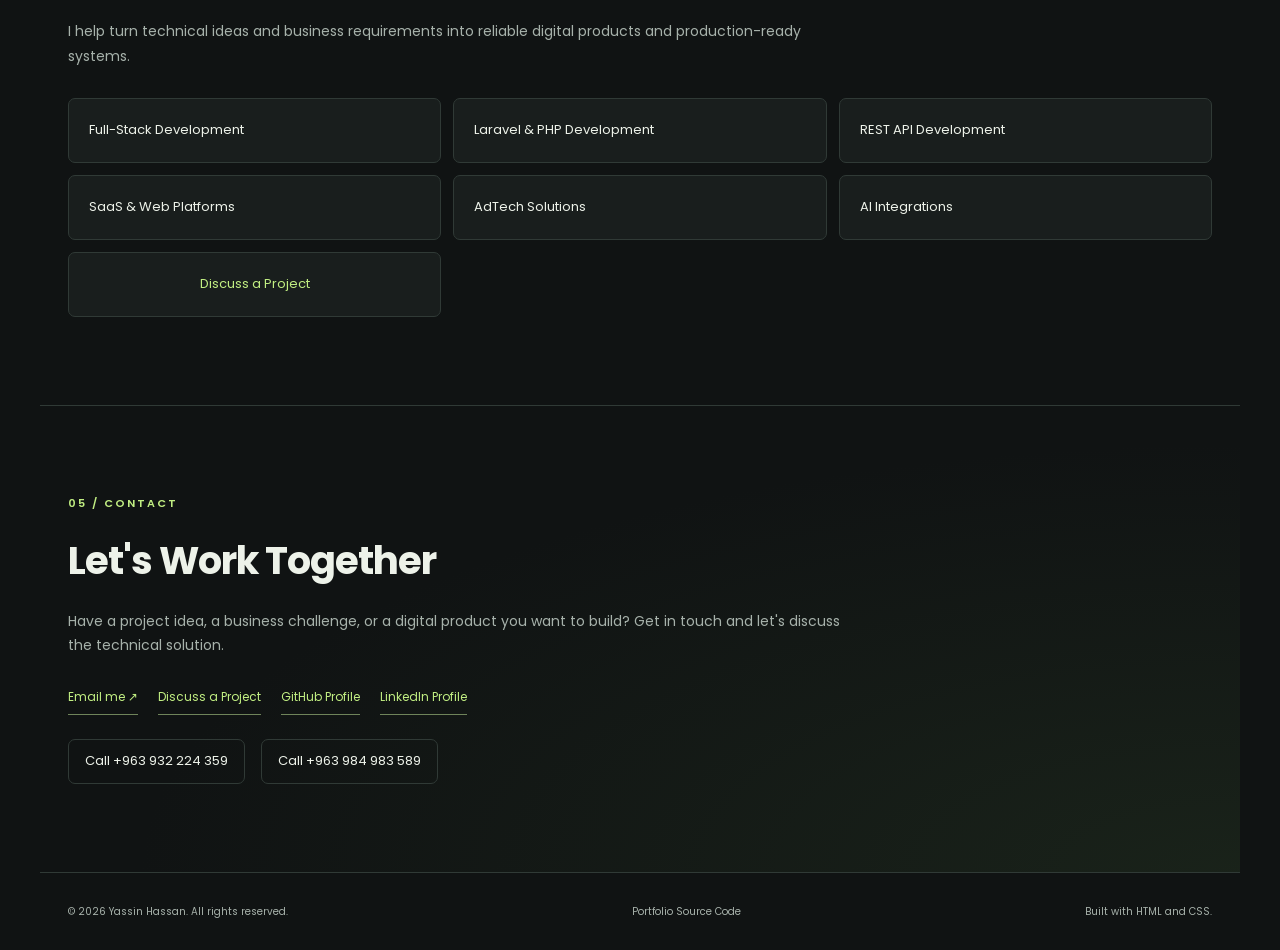
==== commit 6fa3da85: "Add WhatsApp project form and phone contact links" ====
--- a/index.html
+++ b/index.html
@@ -123,7 +123,7 @@
         SaaS platforms, AdTech systems, automation, and AI-powered applications.
       </p>
 
-      <div class="hero-actions"><a class="primary-button" href="#projects">Explore my work ↗</a><a class="secondary-button" href="mailto:info@tradesphare.com">Let’s talk</a></div><div class="links">
+      <div class="hero-actions"><a class="primary-button" href="#projects">Explore my work ↗</a><button class="secondary-button" type="button" data-project-dialog>Discuss a Project</button></div><div class="links">
 
         <a href="https://github.com/Masterwebhosts" target="_blank" rel="noopener noreferrer me"
           aria-label="Yassin Hassan on GitHub">
@@ -403,9 +403,7 @@
           AI Integrations
         </a>
 
-        <a href="mailto:info@tradesphare.com" class="btn" aria-label="Email Yassin Hassan about a project">
-          Discuss a Project
-        </a>
+        <button type="button" class="btn" data-project-dialog>Discuss a Project</button>
 
       </div>
 
@@ -429,9 +427,7 @@
 
       <div class="links"><a href="mailto:info@tradesphare.com">Email me ↗</a>
 
-        <a href="mailto:info@tradesphare.com" aria-label="Email Yassin Hassan about a project">
-          Discuss a Project
-        </a>
+        <button type="button" data-project-dialog>Discuss a Project</button>
 
         <a href="https://github.com/Masterwebhosts" target="_blank" rel="noopener noreferrer"
           aria-label="View Yassin Hassan's GitHub profile">
@@ -445,7 +441,7 @@
 
       </div>
 
-    </section>
+<div class="phone-links" aria-label="Call Yassin Hassan"><a href="tel:+963932224359">Call <bdi>+963 932 224 359</bdi></a><a href="tel:+963984983589">Call <bdi>+963 984 983 589</bdi></a></div>    </section>
 
 
   </main>
@@ -475,6 +471,65 @@
 
   </footer>
 
+
+<dialog id="project-dialog" aria-labelledby="project-dialog-title" lang="ar" dir="rtl">
+  <div class="dialog-header"><div><p class="section-kicker">لنتحدث عن فكرتك</p><h2 id="project-dialog-title">مناقشة المشروع</h2></div><button type="button" class="dialog-close" aria-label="إغلاق النموذج">×</button></div>
+  <p class="dialog-intro">اكتب تفاصيل مشروعك واختر رقم التواصل. ستفتح رسالة جاهزة في واتساب لتراجعها وترسلها.</p>
+  <form id="project-form">
+    <label for="project-name">الاسم <span aria-hidden="true">*</span></label>
+    <input id="project-name" name="name" autocomplete="name" maxlength="100" required>
+    <label for="project-type">نوع المشروع</label>
+    <select id="project-type" name="type"><option>موقع شركة</option><option>متجر إلكتروني</option><option>تطبيق ويب</option><option>تطوير أو صيانة موقع</option><option>مشروع آخر</option></select>
+    <label for="project-details">تفاصيل المشروع <span aria-hidden="true">*</span></label>
+    <textarea id="project-details" name="details" rows="4" minlength="10" maxlength="3000" required placeholder="الفكرة، الميزات المطلوبة، والمدة المتوقعة..."></textarea>
+    <label for="project-recipient">رقم واتساب</label>
+    <select id="project-recipient" name="recipient" dir="ltr"><option value="963932224359">+963 932 224 359</option><option value="963984983589">+963 984 983 589</option></select>
+    <p class="dialog-note">لا تُرسل البيانات حتى تضغط إرسال داخل واتساب.</p>
+    <button class="primary-button whatsapp-submit" type="submit">متابعة عبر واتساب ↗</button>
+  </form>
+  <div class="dialog-calls"><span>أو اتصل مباشرة</span><a href="tel:+963932224359" dir="ltr">+963 932 224 359</a><a href="tel:+963984983589" dir="ltr">+963 984 983 589</a></div>
+</dialog>
+<script>
+(() => {
+  const dialog = document.getElementById('project-dialog');
+  const form = document.getElementById('project-form');
+  let trigger;
+  document.querySelectorAll('[data-project-dialog]').forEach(button => {
+    button.addEventListener('click', () => {
+      trigger = button;
+      dialog.showModal();
+      document.body.classList.add('dialog-open');
+    });
+  });
+  dialog.querySelector('.dialog-close').addEventListener('click', () => dialog.close());
+  dialog.addEventListener('click', event => {
+    if (event.target !== dialog) return;
+    const rect = dialog.getBoundingClientRect();
+    if (event.clientX < rect.left || event.clientX > rect.right || event.clientY < rect.top || event.clientY > rect.bottom) dialog.close();
+  });
+  dialog.addEventListener('close', () => {
+    document.body.classList.remove('dialog-open');
+    if (trigger) trigger.focus();
+  });
+  form.addEventListener('submit', event => {
+    event.preventDefault();
+    const name = form.elements.name.value.trim();
+    const details = form.elements.details.value.trim();
+    if (!name || details.length < 10) {
+      const field = !name ? form.elements.name : form.elements.details;
+      field.setCustomValidity('يرجى إدخال الاسم وتفاصيل لا تقل عن 10 أحرف.');
+      field.reportValidity();
+      return;
+    }
+    const recipient = form.elements.recipient.value;
+    if (!['963932224359', '963984983589'].includes(recipient)) return;
+    const message = ['مرحباً ياسين، أود مناقشة مشروع جديد.', '', 'الاسم: ' + name, 'نوع المشروع: ' + form.elements.type.value, '', 'تفاصيل المشروع:', details].join('\n');
+    window.open('https://wa.me/' + recipient + '?text=' + encodeURIComponent(message), '_blank', 'noopener,noreferrer');
+  });
+  form.addEventListener('input', event => event.target.setCustomValidity(''));
+})();
+</script>
+
 </body>
 
 </html>
--- a/style.css
+++ b/style.css
@@ -520,3 +520,30 @@
 
 
 }
+
+/* Project discussion and phone contact */
+button,input,select,textarea{font:inherit}
+button{cursor:pointer;color:inherit}
+button.secondary-button{background:transparent}
+button[data-project-dialog]:focus-visible,dialog button:focus-visible{outline:3px solid var(--accent);outline-offset:4px}
+.contact-section .links button{background:none;border:0;border-bottom:1px solid #6f845a;padding:0 0 7px;color:var(--accent);font-size:12px}
+.phone-links{display:flex;flex-wrap:wrap;gap:16px;margin-top:24px}
+.phone-links a{border:1px solid var(--line);border-radius:7px;padding:10px 16px;font-size:13px}
+body.dialog-open{overflow:hidden}
+#project-dialog{margin:auto;width:min(560px,calc(100% - 28px));max-height:90dvh;overflow:auto;border:1px solid #52634b;border-radius:18px;padding:28px;background:var(--surface);color:var(--text)}
+#project-dialog::backdrop{background:rgba(0,0,0,.78);backdrop-filter:blur(5px)}
+.dialog-header{display:flex;align-items:flex-start;justify-content:space-between;gap:16px}
+.dialog-header .section-kicker{letter-spacing:0;margin-bottom:6px;font-size:12px}
+.dialog-header h2{font-size:27px;line-height:1.5}
+.dialog-close{background:transparent;border:1px solid var(--line);width:44px;height:44px;flex-shrink:0;border-radius:8px;font-size:27px;line-height:1}
+.dialog-intro,.dialog-note{font-size:13px;color:var(--muted);margin:14px 0}
+#project-form{display:flex;flex-direction:column;gap:9px}
+#project-form label{font-size:13px;margin-top:7px}
+#project-form input,#project-form select,#project-form textarea{width:100%;min-width:0;background:var(--bg);color:var(--text);border:1px solid #53604f;padding:11px 12px;border-radius:7px}
+#project-form textarea{resize:vertical}
+#project-form input:focus,#project-form select:focus,#project-form textarea:focus{outline:2px solid var(--accent);outline-offset:2px}
+.whatsapp-submit{width:100%;min-height:48px}
+.dialog-calls{display:flex;flex-wrap:wrap;gap:10px 20px;font-size:12px;border-top:1px solid var(--line);padding-top:18px;margin-top:22px}
+.dialog-calls span{width:100%;color:var(--muted)}
+.dialog-calls a{color:var(--accent)}
+@media(max-width:600px){#project-dialog{padding:20px}.phone-links{flex-direction:column;align-items:flex-start}}
